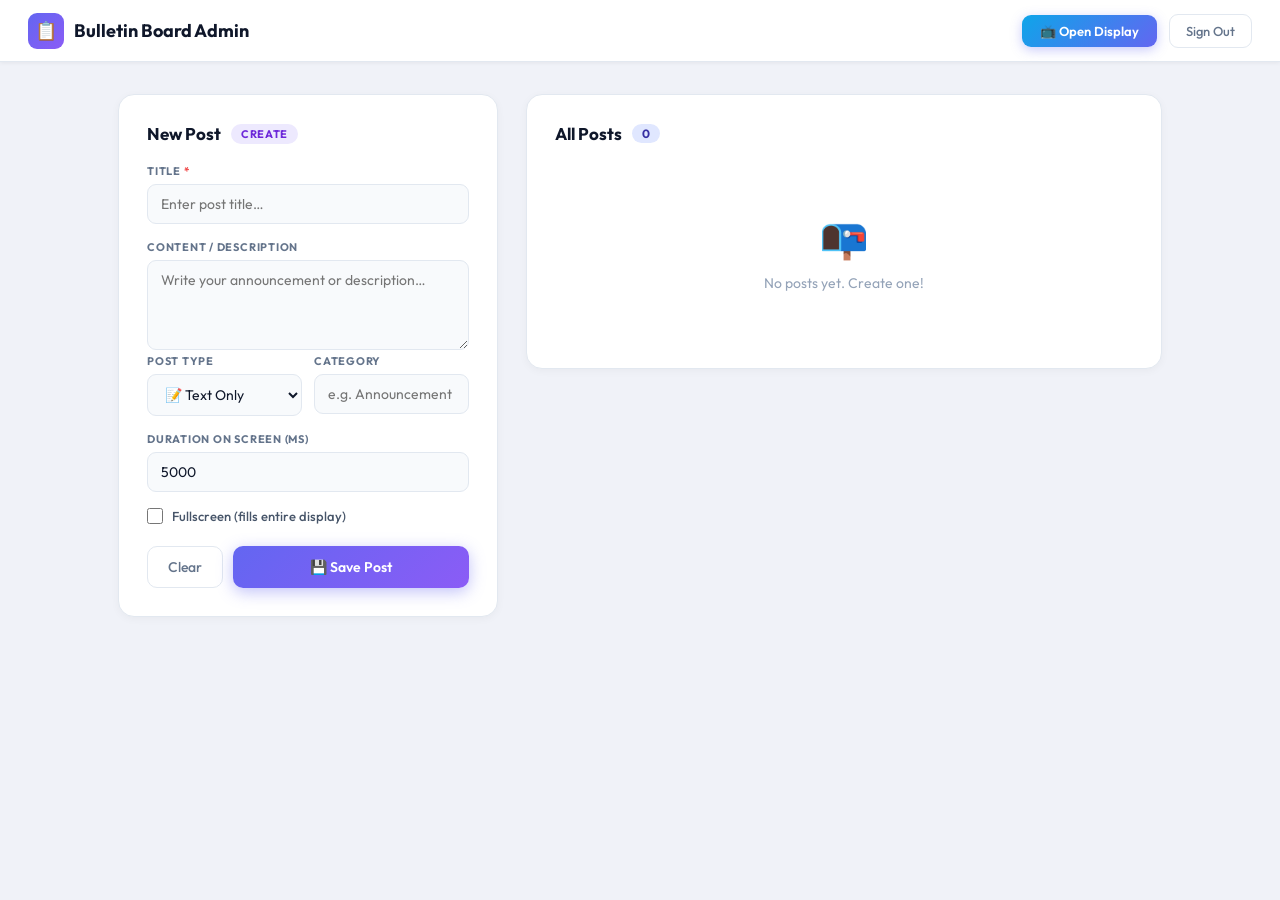
==== admin/index.html @ af8ae6ad "Update print statement from 'Hello' to 'Goodbye'" ====
<!DOCTYPE html>
<html lang="en">
<head>
  <meta charset="UTF-8">
  <meta name="viewport" content="width=device-width, initial-scale=1.0">
  <title>Bulletin Board Admin</title>
  <link href="https://fonts.googleapis.com/css2?family=Outfit:wght@300;400;500;600;700&display=swap" rel="stylesheet">
  <style>
    *, *::before, *::after { box-sizing: border-box; margin: 0; padding: 0; }
    html, body { width: 100%; min-height: 100%; font-family: 'Outfit', sans-serif; background: #f0f2f8; color: #0f172a; }

    /* ── TOPBAR ── */
    #topbar {
      position: sticky; top: 0; z-index: 50;
      display: flex; align-items: center;
      padding: 0 28px; height: 62px;
      background: #fff;
      border-bottom: 1px solid #e2e8f0;
      box-shadow: 0 1px 4px rgba(0,0,0,0.06);
    }
    .tb-brand {
      display: flex; align-items: center; gap: 10px;
      font-size: 18px; font-weight: 700; color: #0f172a;
    }
    .tb-brand-icon {
      width: 36px; height: 36px; border-radius: 9px;
      background: linear-gradient(135deg, #6366f1, #8b5cf6);
      display: flex; align-items: center; justify-content: center;
      font-size: 18px;
    }
    .tb-right {
      margin-left: auto;
      display: flex; align-items: center; gap: 12px;
    }
    .tb-email {
      font-size: 13px; color: #64748b;
    }

    /* Display button in topbar */
    .btn-display-top {
      display: inline-flex; align-items: center; gap: 7px;
      padding: 8px 18px; border-radius: 9px;
      background: linear-gradient(135deg, #0ea5e9, #6366f1);
      color: #fff; font-family: 'Outfit', sans-serif;
      font-size: 13px; font-weight: 600;
      border: none; cursor: pointer; text-decoration: none;
      transition: opacity 0.18s, transform 0.18s;
      box-shadow: 0 3px 12px rgba(99,102,241,0.35);
    }
    .btn-display-top:hover  { opacity: 0.88; transform: translateY(-1px); }
    .btn-display-top:active { transform: scale(0.97); }

    .btn-signout {
      padding: 8px 16px; border-radius: 9px;
      background: #fff; border: 1px solid #e2e8f0;
      color: #64748b; font-family: 'Outfit', sans-serif;
      font-size: 13px; font-weight: 500; cursor: pointer;
      transition: background 0.18s, color 0.18s;
    }
    .btn-signout:hover { background: #fee2e2; color: #dc2626; border-color: #fca5a5; }

    /* ── LAYOUT ── */
    #main {
      max-width: 1100px; margin: 0 auto;
      padding: 32px 28px;
      display: grid;
      grid-template-columns: 380px 1fr;
      gap: 28px;
      align-items: start;
    }

    /* ── CARD ── */
    .card {
      background: #fff; border-radius: 16px;
      border: 1px solid #e2e8f0;
      padding: 28px;
      box-shadow: 0 2px 8px rgba(0,0,0,0.04);
    }

    /* ── FORM ── */
    .card-title {
      font-size: 17px; font-weight: 700; color: #0f172a;
      margin-bottom: 20px;
      display: flex; align-items: center; gap: 10px;
    }
    .badge-create {
      font-size: 11px; font-weight: 700; letter-spacing: 0.06em;
      text-transform: uppercase; padding: 3px 10px; border-radius: 99px;
      background: #ede9fe; color: #6d28d9;
    }

    label.field-label {
      display: block; font-size: 11px; font-weight: 700;
      letter-spacing: 0.07em; text-transform: uppercase;
      color: #64748b; margin-bottom: 6px; margin-top: 16px;
    }
    label.field-label:first-of-type { margin-top: 0; }
    label.required::after { content: ' *'; color: #ef4444; }

    input[type=text], input[type=number], input[type=url],
    textarea, select {
      width: 100%; padding: 10px 13px;
      border: 1px solid #e2e8f0; border-radius: 9px;
      font-family: 'Outfit', sans-serif; font-size: 14px;
      color: #0f172a; background: #f8fafc;
      outline: none; transition: border-color 0.18s, background 0.18s;
      resize: vertical;
    }
    input:focus, textarea:focus, select:focus {
      border-color: #6366f1; background: #fff;
    }
    textarea { min-height: 90px; }

    .row-2 { display: grid; grid-template-columns: 1fr 1fr; gap: 12px; }

    .checkbox-row {
      display: flex; align-items: center; gap: 9px;
      margin-top: 16px; cursor: pointer; user-select: none;
    }
    .checkbox-row input[type=checkbox] {
      width: 16px; height: 16px; cursor: pointer;
      accent-color: #6366f1;
    }
    .checkbox-label { font-size: 13px; color: #475569; font-weight: 500; }

    /* Image upload area */
    #drop-zone {
      margin-top: 10px;
      border: 2px dashed #cbd5e1; border-radius: 11px;
      padding: 22px; text-align: center;
      cursor: pointer; transition: border-color 0.2s, background 0.2s;
      background: #f8fafc;
    }
    #drop-zone:hover, #drop-zone.drag { border-color: #6366f1; background: #eef2ff; }
    #drop-zone .dz-icon { font-size: 28px; margin-bottom: 6px; }
    #drop-zone .dz-text { font-size: 13px; color: #64748b; }
    #drop-zone .dz-sub  { font-size: 11px; color: #94a3b8; margin-top: 3px; }
    #file-input { display: none; }
    #preview-wrap { margin-top: 10px; display: none; }
    #preview-img  { max-width: 100%; border-radius: 8px; max-height: 140px; object-fit: contain; }
    #preview-name { font-size: 12px; color: #64748b; margin-top: 5px; }
    #upload-progress {
      margin-top: 8px; height: 5px;
      background: #e2e8f0; border-radius: 99px; overflow: hidden; display: none;
    }
    #upload-bar {
      height: 100%; background: linear-gradient(90deg, #6366f1, #8b5cf6);
      width: 0%; transition: width 0.3s ease; border-radius: 99px;
    }

    /* Form actions */
    .form-actions {
      display: flex; gap: 10px; margin-top: 22px;
    }
    .btn-clear {
      padding: 11px 20px; border-radius: 10px;
      background: #fff; border: 1px solid #e2e8f0;
      color: #64748b; font-family: 'Outfit', sans-serif;
      font-size: 14px; font-weight: 500; cursor: pointer;
      transition: background 0.18s;
    }
    .btn-clear:hover { background: #f1f5f9; }
    .btn-save {
      flex: 1; padding: 11px 20px; border-radius: 10px;
      background: linear-gradient(135deg, #6366f1, #8b5cf6);
      border: none; color: #fff;
      font-family: 'Outfit', sans-serif; font-size: 14px; font-weight: 600;
      cursor: pointer; transition: opacity 0.18s, transform 0.18s;
      box-shadow: 0 4px 16px rgba(99,102,241,0.4);
      display: flex; align-items: center; justify-content: center; gap: 7px;
    }
    .btn-save:hover  { opacity: 0.9; transform: translateY(-1px); }
    .btn-save:active { transform: scale(0.98); }
    .btn-save:disabled { opacity: 0.5; cursor: not-allowed; transform: none; }

    /* ── POSTS LIST ── */
    .posts-header {
      display: flex; align-items: center; gap: 10px; margin-bottom: 20px;
    }
    .posts-title { font-size: 17px; font-weight: 700; color: #0f172a; }
    .posts-count {
      font-size: 12px; font-weight: 700; padding: 2px 10px;
      border-radius: 99px; background: #e0e7ff; color: #3730a3;
    }

    .post-item {
      display: flex; align-items: center; gap: 14px;
      padding: 14px 16px; border-radius: 12px;
      border: 1px solid #e2e8f0; background: #fafafa;
      margin-bottom: 10px; transition: box-shadow 0.18s;
    }
    .post-item:hover { box-shadow: 0 3px 12px rgba(0,0,0,0.07); background: #fff; }

    .post-thumb {
      width: 64px; height: 48px; border-radius: 8px;
      object-fit: cover; background: #e2e8f0; flex-shrink: 0;
      display: flex; align-items: center; justify-content: center;
      font-size: 22px; overflow: hidden;
    }
    .post-thumb img { width: 100%; height: 100%; object-fit: cover; }

    .post-info { flex: 1; min-width: 0; }
    .post-meta {
      display: flex; align-items: center; gap: 7px; margin-bottom: 4px;
    }
    .post-type-badge {
      font-size: 10px; font-weight: 700; padding: 2px 8px;
      border-radius: 99px; text-transform: uppercase; letter-spacing: 0.05em;
    }
    .type-text  { background: #dbeafe; color: #1e40af; }
    .type-image { background: #dcfce7; color: #166534; }
    .type-video { background: #fce7f3; color: #9d174d; }

    .post-cat  { font-size: 11px; color: #94a3b8; font-weight: 500; }
    .post-name { font-size: 14px; font-weight: 600; color: #0f172a; white-space: nowrap; overflow: hidden; text-overflow: ellipsis; }
    .post-dur  { font-size: 11px; color: #94a3b8; margin-top: 2px; }

    .post-actions { display: flex; gap: 7px; flex-shrink: 0; }
    .btn-edit {
      padding: 6px 14px; border-radius: 7px; font-size: 12px; font-weight: 600;
      border: 1px solid #c7d2fe; background: #eef2ff; color: #4f46e5;
      cursor: pointer; transition: background 0.18s;
    }
    .btn-edit:hover { background: #e0e7ff; }
    .btn-delete {
      padding: 6px 14px; border-radius: 7px; font-size: 12px; font-weight: 600;
      border: 1px solid #fecaca; background: #fff1f2; color: #dc2626;
      cursor: pointer; transition: background 0.18s;
    }
    .btn-delete:hover { background: #fee2e2; }

    .empty-state {
      text-align: center; padding: 48px 24px; color: #94a3b8;
    }
    .empty-state .es-icon { font-size: 40px; margin-bottom: 12px; }
    .empty-state .es-text { font-size: 14px; }

    /* Toast */
    #toast {
      position: fixed; bottom: 28px; left: 50%; transform: translateX(-50%) translateY(80px);
      background: #0f172a; color: #fff; padding: 12px 24px; border-radius: 99px;
      font-size: 13px; font-weight: 500; z-index: 999;
      transition: transform 0.3s ease, opacity 0.3s ease;
      opacity: 0; pointer-events: none;
      display: flex; align-items: center; gap: 8px;
    }
    #toast.show { transform: translateX(-50%) translateY(0); opacity: 1; }
    #toast.success { background: #166534; }
    #toast.error   { background: #991b1b; }
  </style>
</head>
<body>

<!-- TOP BAR -->
<div id="topbar">
  <div class="tb-brand">
    <div class="tb-brand-icon">📋</div>
    Bulletin Board Admin
  </div>
  <div class="tb-right">
    <span class="tb-email" id="user-email"></span>
    <!-- DISPLAY BUTTON -->
    <a class="btn-display-top" href="/digitalbulletiinboard/display/index.html" target="_blank">
      📺 Open Display
    </a>
    <button class="btn-signout" id="signout-btn">Sign Out</button>
  </div>
</div>

<!-- MAIN CONTENT -->
<div id="main">

  <!-- LEFT: New Post Form -->
  <div class="card">
    <div class="card-title">
      New Post <span class="badge-create" id="form-mode-badge">Create</span>
    </div>

    <label class="field-label required">Title</label>
    <input type="text" id="f-title" placeholder="Enter post title…">

    <label class="field-label">Content / Description</label>
    <textarea id="f-content" placeholder="Write your announcement or description…"></textarea>

    <div class="row-2">
      <div>
        <label class="field-label">Post Type</label>
        <select id="f-type" onchange="onTypeChange()">
          <option value="text">📝 Text Only</option>
          <option value="image">🖼 Image</option>
          <option value="video">🎬 Video</option>
        </select>
      </div>
      <div>
        <label class="field-label">Category</label>
        <input type="text" id="f-cat" placeholder="e.g. Announcement">
      </div>
    </div>

    <label class="field-label">Duration on Screen (ms)</label>
    <input type="number" id="f-dur" value="5000" min="500" step="500">

    <!-- Image upload (shown for image type) -->
    <div id="img-section" style="display:none;">
      <label class="field-label">Image</label>
      <div id="drop-zone" onclick="document.getElementById('file-input').click()"
           ondragover="event.preventDefault();this.classList.add('drag')"
           ondragleave="this.classList.remove('drag')"
           ondrop="handleDrop(event)">
        <div class="dz-icon">🖼</div>
        <div class="dz-text">Click to upload or drag & drop</div>
        <div class="dz-sub">PNG, JPG, GIF up to 10MB</div>
      </div>
      <input type="file" id="file-input" accept="image/*" onchange="handleFile(this.files[0])">
      <div id="upload-progress"><div id="upload-bar"></div></div>
      <div id="preview-wrap">
        <img id="preview-img" src="" alt="Preview">
        <div id="preview-name"></div>
      </div>
      <label class="field-label" style="margin-top:14px;">Or paste image URL</label>
      <input type="url" id="f-imgurl" placeholder="https://…" oninput="onUrlInput()">
    </div>

    <!-- Video URL (shown for video type) -->
    <div id="vid-section" style="display:none;">
      <label class="field-label">Video URL (MP4)</label>
      <input type="url" id="f-vidurl" placeholder="https://…/video.mp4">
    </div>

    <label class="checkbox-row">
      <input type="checkbox" id="f-fs">
      <span class="checkbox-label">Fullscreen (fills entire display)</span>
    </label>

    <div class="form-actions">
      <button class="btn-clear" onclick="clearForm()">Clear</button>
      <button class="btn-save" id="save-btn" onclick="savePost()">
        💾 Save Post
      </button>
    </div>
  </div>

  <!-- RIGHT: All Posts -->
  <div class="card">
    <div class="posts-header">
      <span class="posts-title">All Posts</span>
      <span class="posts-count" id="posts-count">0</span>
    </div>
    <div id="posts-list">
      <div class="empty-state">
        <div class="es-icon">📭</div>
        <div class="es-text">No posts yet. Create one!</div>
      </div>
    </div>
  </div>

</div>

<div id="toast"></div>

<script type="module">
import { initializeApp }         from "https://www.gstatic.com/firebasejs/10.12.0/firebase-app.js";
import { getAuth, onAuthStateChanged, signOut }
                                  from "https://www.gstatic.com/firebasejs/10.12.0/firebase-auth.js";
import { getDatabase, ref, push, set, remove, onValue, update }
                                  from "https://www.gstatic.com/firebasejs/10.12.0/firebase-database.js";
import { getStorage, ref as sref, uploadBytesResumable, getDownloadURL }
                                  from "https://www.gstatic.com/firebasejs/10.12.0/firebase-storage.js";

const firebaseConfig = {
  apiKey:            "AIzaSyBOm8OKOhHd_PCf8FeRkkscffne81MAaFc",
  authDomain:        "digitalbulletinboard-54f06.firebaseapp.com",
  databaseURL:       "https://digitalbulletinboard-54f06-default-rtdb.asia-southeast1.firebasedatabase.app",
  projectId:         "digitalbulletinboard-54f06",
  storageBucket:     "digitalbulletinboard-54f06.firebasestorage.app",
  messagingSenderId: "987342604782",
  appId:             "1:987342604782:web:90f8a7e895e8f8a2b026ff"
};

const fbApp   = initializeApp(firebaseConfig);
const auth    = getAuth(fbApp);
const db      = getDatabase(fbApp);
const storage = getStorage(fbApp);

// ── Auth guard ──
onAuthStateChanged(auth, user => {
  if (!user) { window.location.href = 'index.html'; return; }
  document.getElementById('user-email').textContent = user.email;
});

document.getElementById('signout-btn').onclick = async () => {
  await signOut(auth);
  window.location.href = 'index.html';
};

// ── Posts listener ──
let allPosts = {};
onValue(ref(db,'posts'), snap => {
  allPosts = snap.exists() ? snap.val() : {};
  renderPosts();
});

function renderPosts() {
  const list = document.getElementById('posts-list');
  const keys = Object.keys(allPosts);
  document.getElementById('posts-count').textContent = keys.length;

  if (!keys.length) {
    list.innerHTML = `<div class="empty-state"><div class="es-icon">📭</div><div class="es-text">No posts yet. Create one!</div></div>`;
    return;
  }

  list.innerHTML = keys.map(k => {
    const p = allPosts[k];
    const typeClass = { text:'type-text', image:'type-image', video:'type-video' }[p.type] || 'type-text';
    const thumb = p.type === 'image' && (p.imageUrl || p.url)
      ? `<img src="${esc(p.imageUrl||p.url)}" onerror="this.style.display='none'">`
      : (p.type === 'video' ? '🎬' : '📝');

    return `<div class="post-item">
      <div class="post-thumb">${typeof thumb === 'string' && thumb.startsWith('<') ? thumb : `<span>${thumb}</span>`}</div>
      <div class="post-info">
        <div class="post-meta">
          <span class="post-type-badge ${typeClass}">${p.type || 'text'}</span>
          ${p.category ? `<span class="post-cat">${esc(p.category)}</span>` : ''}
        </div>
        <div class="post-name">${esc(p.title || '(no title)')}</div>
        <div class="post-dur">${p.duration||5000}ms · ${p.fullscreen ? 'Fullscreen' : 'Windowed'}</div>
      </div>
      <div class="post-actions">
        <button class="btn-edit" onclick="editPost('${k}')">✏ Edit</button>
        <button class="btn-delete" onclick="deletePost('${k}')">🗑 Delete</button>
      </div>
    </div>`;
  }).join('');
}

function esc(s) {
  const d = document.createElement('div');
  d.textContent = String(s||'');
  return d.innerHTML;
}

// ── Form helpers ──
window.onTypeChange = function() {
  const t = document.getElementById('f-type').value;
  document.getElementById('img-section').style.display = t === 'image' ? 'block' : 'none';
  document.getElementById('vid-section').style.display = t === 'video' ? 'block' : 'none';
};

window.clearForm = function() {
  editKey = null;
  document.getElementById('form-mode-badge').textContent = 'Create';
  document.getElementById('f-title').value = '';
  document.getElementById('f-content').value = '';
  document.getElementById('f-type').value = 'text';
  document.getElementById('f-cat').value = '';
  document.getElementById('f-dur').value = '5000';
  document.getElementById('f-fs').checked = false;
  document.getElementById('f-imgurl').value = '';
  document.getElementById('f-vidurl').value = '';
  document.getElementById('preview-wrap').style.display = 'none';
  document.getElementById('upload-progress').style.display = 'none';
  uploadedUrl = null;
  onTypeChange();
};

let editKey = null;
window.editPost = function(k) {
  const p = allPosts[k];
  if (!p) return;
  editKey = k;
  document.getElementById('form-mode-badge').textContent = 'Edit';
  document.getElementById('f-title').value   = p.title || '';
  document.getElementById('f-content').value = p.content || '';
  document.getElementById('f-type').value    = p.type || 'text';
  document.getElementById('f-cat').value     = p.category || '';
  document.getElementById('f-dur').value     = p.duration || 5000;
  document.getElementById('f-fs').checked    = !!p.fullscreen;
  document.getElementById('f-imgurl').value  = p.imageUrl || p.url || '';
  document.getElementById('f-vidurl').value  = p.url || '';
  onTypeChange();
  if ((p.imageUrl || p.url) && p.type === 'image') {
    document.getElementById('preview-img').src = p.imageUrl || p.url;
    document.getElementById('preview-wrap').style.display = 'block';
  }
  window.scrollTo({ top: 0, behavior: 'smooth' });
};

window.deletePost = async function(k) {
  if (!confirm('Delete this post?')) return;
  await remove(ref(db, 'posts/' + k));
  showToast('Post deleted', 'success');
};

// ── File upload ──
let uploadedUrl = null;
window.handleFile = function(file) {
  if (!file) return;
  uploadedUrl = null;
  document.getElementById('preview-name').textContent = file.name;
  const reader = new FileReader();
  reader.onload = e => {
    document.getElementById('preview-img').src = e.target.result;
    document.getElementById('preview-wrap').style.display = 'block';
  };
  reader.readAsDataURL(file);

  const prog = document.getElementById('upload-progress');
  const bar  = document.getElementById('upload-bar');
  prog.style.display = 'block'; bar.style.width = '0%';

  const storageRef = sref(storage, `images/${Date.now()}_${file.name}`);
  const task = uploadBytesResumable(storageRef, file);
  task.on('state_changed',
    snap => { bar.style.width = (snap.bytesTransferred / snap.totalBytes * 100) + '%'; },
    err  => { showToast('Upload failed: ' + err.message, 'error'); prog.style.display = 'none'; },
    async () => {
      uploadedUrl = await getDownloadURL(task.snapshot.ref);
      document.getElementById('f-imgurl').value = uploadedUrl;
      prog.style.display = 'none';
      showToast('Image uploaded!', 'success');
    }
  );
};

window.handleDrop = function(e) {
  e.preventDefault();
  document.getElementById('drop-zone').classList.remove('drag');
  const file = e.dataTransfer.files[0];
  if (file && file.type.startsWith('image/')) handleFile(file);
};

window.onUrlInput = function() { uploadedUrl = null; };

// ── Save ──
window.savePost = async function() {
  const title = document.getElementById('f-title').value.trim();
  if (!title) { showToast('Title is required', 'error'); return; }

  const type = document.getElementById('f-type').value;
  const imgUrl = uploadedUrl || document.getElementById('f-imgurl').value.trim();
  const vidUrl = document.getElementById('f-vidurl').value.trim();

  if (type === 'image' && !imgUrl) { showToast('Please upload or paste an image URL', 'error'); return; }
  if (type === 'video' && !vidUrl) { showToast('Please enter a video URL', 'error'); return; }

  const btn = document.getElementById('save-btn');
  btn.disabled = true; btn.textContent = 'Saving…';

  const data = {
    title,
    content:    document.getElementById('f-content').value.trim(),
    type,
    category:   document.getElementById('f-cat').value.trim(),
    duration:   Number(document.getElementById('f-dur').value) || 5000,
    fullscreen: document.getElementById('f-fs').checked,
  };
  if (type === 'image') data.imageUrl = imgUrl;
  if (type === 'video') data.url = vidUrl;

  try {
    if (editKey) {
      await update(ref(db, 'posts/' + editKey), data);
      showToast('Post updated!', 'success');
    } else {
      await push(ref(db, 'posts'), data);
      showToast('Post saved!', 'success');
    }
    clearForm();
  } catch(e) {
    showToast('Error: ' + e.message, 'error');
  }

  btn.disabled = false;
  btn.innerHTML = '💾 Save Post';
};

// ── Toast ──
function showToast(msg, type='') {
  const t = document.getElementById('toast');
  t.textContent = msg;
  t.className = 'show ' + type;
  setTimeout(() => { t.className = ''; }, 3000);
}
</script>
</body>
</html>
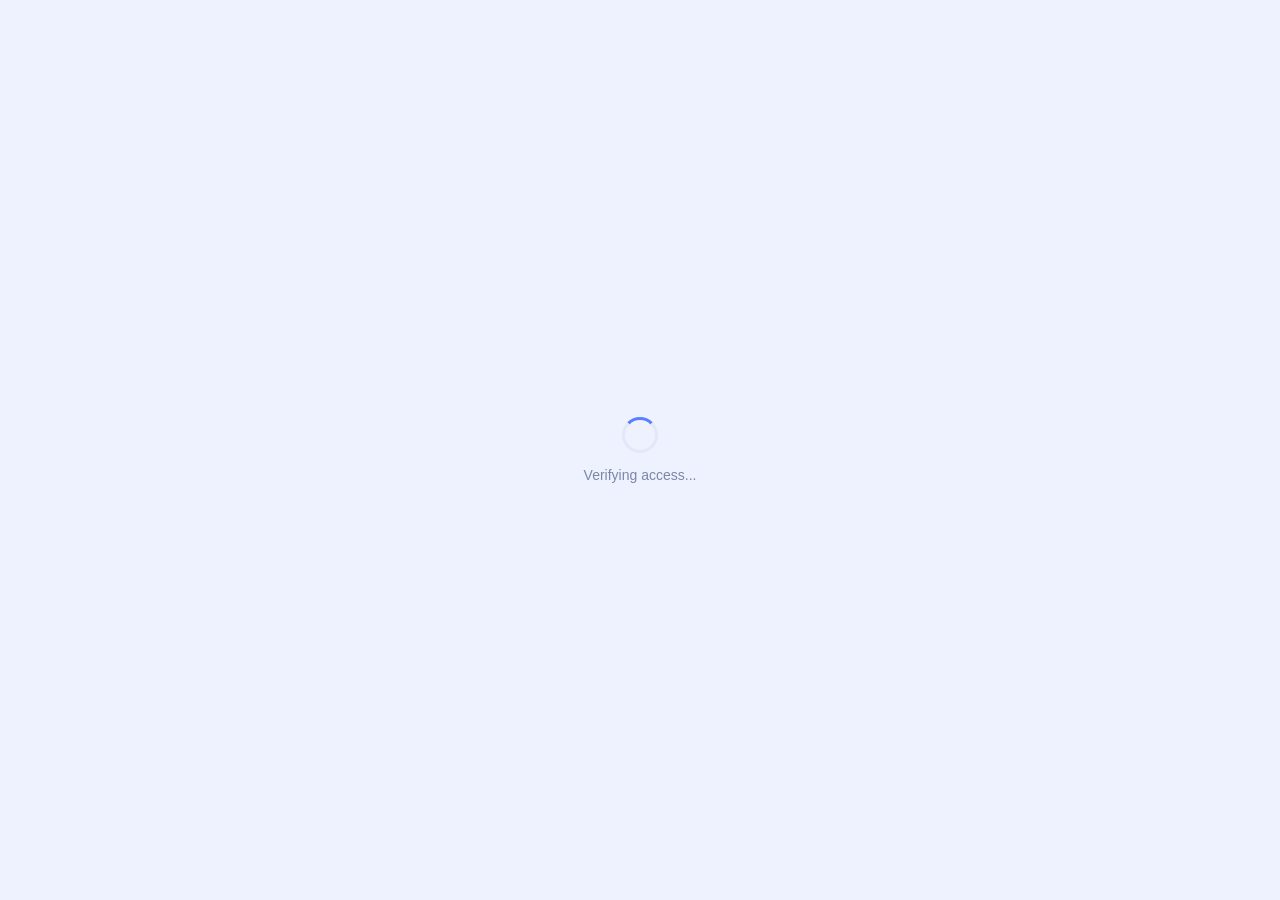
==== commit 285c37e5: "Update print statement from 'Hello' to 'Goodbye'" ====
--- a/admin/index.html
+++ b/admin/index.html
@@ -3,255 +3,321 @@
 <head>
   <meta charset="UTF-8">
   <meta name="viewport" content="width=device-width, initial-scale=1.0">
-  <title>Bulletin Board Admin</title>
-  <link href="https://fonts.googleapis.com/css2?family=Outfit:wght@300;400;500;600;700&display=swap" rel="stylesheet">
+  <title>Admin Panel — Bulletin Board</title>
+  <link href="https://fonts.googleapis.com/css2?family=DM+Sans:wght@300;400;500;600;700&family=Playfair+Display:wght@600;700&display=swap" rel="stylesheet">
   <style>
-    *, *::before, *::after { box-sizing: border-box; margin: 0; padding: 0; }
-    html, body { width: 100%; min-height: 100%; font-family: 'Outfit', sans-serif; background: #f0f2f8; color: #0f172a; }
-
-    /* ── TOPBAR ── */
-    #topbar {
-      position: sticky; top: 0; z-index: 50;
-      display: flex; align-items: center;
-      padding: 0 28px; height: 62px;
-      background: #fff;
-      border-bottom: 1px solid #e2e8f0;
-      box-shadow: 0 1px 4px rgba(0,0,0,0.06);
-    }
-    .tb-brand {
-      display: flex; align-items: center; gap: 10px;
-      font-size: 18px; font-weight: 700; color: #0f172a;
-    }
-    .tb-brand-icon {
-      width: 36px; height: 36px; border-radius: 9px;
-      background: linear-gradient(135deg, #6366f1, #8b5cf6);
-      display: flex; align-items: center; justify-content: center;
-      font-size: 18px;
-    }
-    .tb-right {
-      margin-left: auto;
-      display: flex; align-items: center; gap: 12px;
-    }
-    .tb-email {
-      font-size: 13px; color: #64748b;
-    }
-
-    /* Display button in topbar */
-    .btn-display-top {
-      display: inline-flex; align-items: center; gap: 7px;
-      padding: 8px 18px; border-radius: 9px;
-      background: linear-gradient(135deg, #0ea5e9, #6366f1);
-      color: #fff; font-family: 'Outfit', sans-serif;
-      font-size: 13px; font-weight: 600;
-      border: none; cursor: pointer; text-decoration: none;
-      transition: opacity 0.18s, transform 0.18s;
-      box-shadow: 0 3px 12px rgba(99,102,241,0.35);
-    }
-    .btn-display-top:hover  { opacity: 0.88; transform: translateY(-1px); }
-    .btn-display-top:active { transform: scale(0.97); }
-
-    .btn-signout {
-      padding: 8px 16px; border-radius: 9px;
-      background: #fff; border: 1px solid #e2e8f0;
-      color: #64748b; font-family: 'Outfit', sans-serif;
-      font-size: 13px; font-weight: 500; cursor: pointer;
-      transition: background 0.18s, color 0.18s;
-    }
-    .btn-signout:hover { background: #fee2e2; color: #dc2626; border-color: #fca5a5; }
-
-    /* ── LAYOUT ── */
-    #main {
-      max-width: 1100px; margin: 0 auto;
-      padding: 32px 28px;
-      display: grid;
-      grid-template-columns: 380px 1fr;
-      gap: 28px;
-      align-items: start;
-    }
-
-    /* ── CARD ── */
-    .card {
-      background: #fff; border-radius: 16px;
-      border: 1px solid #e2e8f0;
-      padding: 28px;
-      box-shadow: 0 2px 8px rgba(0,0,0,0.04);
-    }
-
-    /* ── FORM ── */
+    *, *::before, *::after { box-sizing:border-box; margin:0; padding:0; }
+    :root {
+      --bg:#eef2ff; --surface:#fff; --s2:#f7f9ff;
+      --primary:#5b7fff; --pl:#dce5ff; --pd:#3a5ce4;
+      --text:#1e2a4a; --muted:#7a87a8; --border:#e2e8f8;
+      --ok:#22c55e; --ok-bg:#dcfce7;
+      --err:#ef4444; --err-bg:#fee2e2;
+      --warn:#f59e0b; --warn-bg:#fef3c7;
+      --r:12px;
+    }
+    body { font-family:'DM Sans',sans-serif; background:var(--bg); color:var(--text); min-height:100vh; }
+
+    /* ── NAVBAR ── */
+    .nav {
+      position:sticky; top:0; z-index:100;
+      background:var(--surface); border-bottom:1px solid var(--border);
+      height:62px; display:flex; align-items:center; justify-content:space-between;
+      padding:0 30px; box-shadow:0 1px 12px rgba(91,127,255,.09);
+    }
+    .nav-brand { display:flex; align-items:center; gap:11px; }
+    .nav-icon {
+      font-size:20px; background:var(--pl);
+      width:38px; height:38px; display:inline-flex;
+      align-items:center; justify-content:center; border-radius:11px;
+    }
+    .nav-title { font-family:'Playfair Display',serif; font-size:18px; color:var(--text); }
+    .nav-right { display:flex; align-items:center; gap:14px; }
+    .nav-email { font-size:12px; color:var(--muted); max-width:200px; overflow:hidden; text-overflow:ellipsis; white-space:nowrap; }
+
+    /* Bell */
+    .bell-wrap { position:relative; }
+    .bell-btn {
+      background:var(--pl); border:none; border-radius:11px;
+      width:40px; height:40px; font-size:18px; cursor:pointer;
+      display:flex; align-items:center; justify-content:center; transition:.18s;
+    }
+    .bell-btn:hover { background:#c7d4ff; }
+    .notif-badge {
+      display:none; position:absolute; top:2px; right:2px;
+      background:var(--err); color:#fff; border-radius:99px;
+      font-size:9px; font-weight:800; min-width:16px; height:16px;
+      align-items:center; justify-content:center; padding:0 4px; line-height:1;
+    }
+
+    .btn-logout {
+      padding:8px 16px; background:transparent; color:var(--muted);
+      border:1.5px solid var(--border); border-radius:9px;
+      font-family:'DM Sans',sans-serif; font-size:12px; font-weight:500;
+      cursor:pointer; transition:.18s;
+    }
+    .btn-logout:hover { border-color:var(--err); color:var(--err); }
+
+    /* ── NOTIFICATION DRAWER ── */
+    .notif-drawer {
+      position:fixed; top:62px; right:-380px; width:360px;
+      height:calc(100vh - 62px); background:var(--surface);
+      border-left:1px solid var(--border);
+      box-shadow:-8px 0 32px rgba(0,0,0,.08);
+      z-index:300; overflow-y:auto; transition:right .28s ease;
+    }
+    .notif-drawer.open { right:0; }
+    .overlay { display:none; position:fixed; inset:0; background:rgba(0,0,0,.20); z-index:200; }
+    .overlay.open { display:block; }
+    .drawer-head {
+      position:sticky; top:0; background:var(--surface);
+      padding:20px 20px 16px; border-bottom:1px solid var(--border);
+      display:flex; align-items:center; justify-content:space-between;
+    }
+    .drawer-head h3 { font-size:15px; font-weight:700; display:flex; align-items:center; gap:7px; }
+    .close-drawer {
+      background:none; border:none; font-size:17px; color:var(--muted);
+      cursor:pointer; width:30px; height:30px; border-radius:7px;
+      display:flex; align-items:center; justify-content:center; transition:.18s;
+    }
+    .close-drawer:hover { background:var(--bg); color:var(--text); }
+
+    .req-card { padding:16px 20px; border-bottom:1px solid var(--border); animation:fi .25s ease; }
+    .req-name  { font-weight:700; font-size:14px; color:var(--text); margin-bottom:2px; }
+    .req-email { font-size:12px; color:var(--muted); margin-bottom:8px; }
+    .req-reason {
+      font-size:12px; color:var(--text);
+      background:var(--s2); padding:8px 12px; border-radius:9px;
+      border-left:3px solid var(--primary); margin-bottom:12px; line-height:1.5;
+    }
+    .req-actions { display:flex; gap:8px; }
+    .btn-approve {
+      flex:1; padding:8px; background:var(--ok-bg); color:var(--ok);
+      border:1.5px solid #86efac; border-radius:8px;
+      font-family:'DM Sans',sans-serif; font-size:12px; font-weight:700;
+      cursor:pointer; transition:.18s;
+    }
+    .btn-approve:hover { background:var(--ok); color:#fff; border-color:var(--ok); }
+    .btn-reject {
+      flex:1; padding:8px; background:var(--err-bg); color:var(--err);
+      border:1.5px solid #fca5a5; border-radius:8px;
+      font-family:'DM Sans',sans-serif; font-size:12px; font-weight:700;
+      cursor:pointer; transition:.18s;
+    }
+    .btn-reject:hover { background:var(--err); color:#fff; border-color:var(--err); }
+    .empty-drawer { text-align:center; padding:48px 20px; color:var(--muted); font-size:14px; }
+
+    /* ── MAIN LAYOUT ── */
+    .layout {
+      display:grid; grid-template-columns:420px 1fr;
+      gap:24px; padding:26px 30px;
+      max-width:1240px; margin:0 auto;
+    }
+    @media(max-width:900px){ .layout{grid-template-columns:1fr;} }
+
+    /* ── FORM CARD ── */
+    .form-card {
+      background:var(--surface); border-radius:20px; padding:26px;
+      border:1px solid var(--border); box-shadow:0 2px 18px rgba(91,127,255,.08);
+      height:fit-content; position:sticky; top:78px;
+    }
     .card-title {
-      font-size: 17px; font-weight: 700; color: #0f172a;
-      margin-bottom: 20px;
-      display: flex; align-items: center; gap: 10px;
-    }
-    .badge-create {
-      font-size: 11px; font-weight: 700; letter-spacing: 0.06em;
-      text-transform: uppercase; padding: 3px 10px; border-radius: 99px;
-      background: #ede9fe; color: #6d28d9;
-    }
-
-    label.field-label {
-      display: block; font-size: 11px; font-weight: 700;
-      letter-spacing: 0.07em; text-transform: uppercase;
-      color: #64748b; margin-bottom: 6px; margin-top: 16px;
-    }
-    label.field-label:first-of-type { margin-top: 0; }
-    label.required::after { content: ' *'; color: #ef4444; }
-
-    input[type=text], input[type=number], input[type=url],
-    textarea, select {
-      width: 100%; padding: 10px 13px;
-      border: 1px solid #e2e8f0; border-radius: 9px;
-      font-family: 'Outfit', sans-serif; font-size: 14px;
-      color: #0f172a; background: #f8fafc;
-      outline: none; transition: border-color 0.18s, background 0.18s;
-      resize: vertical;
-    }
-    input:focus, textarea:focus, select:focus {
-      border-color: #6366f1; background: #fff;
-    }
-    textarea { min-height: 90px; }
-
-    .row-2 { display: grid; grid-template-columns: 1fr 1fr; gap: 12px; }
-
-    .checkbox-row {
-      display: flex; align-items: center; gap: 9px;
-      margin-top: 16px; cursor: pointer; user-select: none;
-    }
-    .checkbox-row input[type=checkbox] {
-      width: 16px; height: 16px; cursor: pointer;
-      accent-color: #6366f1;
-    }
-    .checkbox-label { font-size: 13px; color: #475569; font-weight: 500; }
-
-    /* Image upload area */
-    #drop-zone {
-      margin-top: 10px;
-      border: 2px dashed #cbd5e1; border-radius: 11px;
-      padding: 22px; text-align: center;
-      cursor: pointer; transition: border-color 0.2s, background 0.2s;
-      background: #f8fafc;
-    }
-    #drop-zone:hover, #drop-zone.drag { border-color: #6366f1; background: #eef2ff; }
-    #drop-zone .dz-icon { font-size: 28px; margin-bottom: 6px; }
-    #drop-zone .dz-text { font-size: 13px; color: #64748b; }
-    #drop-zone .dz-sub  { font-size: 11px; color: #94a3b8; margin-top: 3px; }
-    #file-input { display: none; }
-    #preview-wrap { margin-top: 10px; display: none; }
-    #preview-img  { max-width: 100%; border-radius: 8px; max-height: 140px; object-fit: contain; }
-    #preview-name { font-size: 12px; color: #64748b; margin-top: 5px; }
-    #upload-progress {
-      margin-top: 8px; height: 5px;
-      background: #e2e8f0; border-radius: 99px; overflow: hidden; display: none;
-    }
-    #upload-bar {
-      height: 100%; background: linear-gradient(90deg, #6366f1, #8b5cf6);
-      width: 0%; transition: width 0.3s ease; border-radius: 99px;
-    }
-
-    /* Form actions */
-    .form-actions {
-      display: flex; gap: 10px; margin-top: 22px;
-    }
+      font-family:'Playfair Display',serif; font-size:19px;
+      margin-bottom:20px; display:flex; align-items:center; gap:9px;
+    }
+    .chip {
+      font-family:'DM Sans',sans-serif; font-size:11px; font-weight:700;
+      padding:3px 11px; border-radius:99px;
+      background:var(--pl); color:var(--primary);
+    }
+    .chip.edit { background:var(--warn-bg); color:var(--warn); }
+
+    .fg { display:grid; grid-template-columns:1fr 1fr; gap:13px; }
+    .full { grid-column:1/-1; }
+    .field label {
+      display:block; font-size:10px; font-weight:700;
+      color:var(--muted); text-transform:uppercase;
+      letter-spacing:.07em; margin-bottom:6px;
+    }
+    .field input, .field textarea, .field select {
+      width:100%; padding:10px 12px;
+      border:1.5px solid var(--border); border-radius:var(--r);
+      font-family:'DM Sans',sans-serif; font-size:13px; color:var(--text);
+      background:var(--s2); outline:none; transition:.18s; appearance:none;
+    }
+    .field textarea { min-height:82px; resize:vertical; }
+    .field input:focus, .field textarea:focus, .field select:focus {
+      border-color:var(--primary);
+      box-shadow:0 0 0 3px rgba(91,127,255,.11); background:#fff;
+    }
+
+    /* Upload */
+    .upload-zone {
+      border:2px dashed var(--border); border-radius:var(--r);
+      padding:20px 14px; text-align:center; cursor:pointer;
+      transition:.18s; background:var(--s2); position:relative; overflow:hidden;
+    }
+    .upload-zone:hover, .upload-zone.over { border-color:var(--primary); background:var(--pl); }
+    .upload-zone input[type=file] {
+      position:absolute; inset:0; opacity:0; cursor:pointer;
+      width:100%; height:100%;
+    }
+    .upload-icon { font-size:30px; margin-bottom:7px; }
+    .upload-hint { font-size:12px; color:var(--muted); line-height:1.5; }
+    .preview-img {
+      display:none; margin-top:10px;
+      width:100%; max-height:130px; object-fit:cover;
+      border-radius:9px; border:1.5px solid var(--border);
+    }
+    .prog-wrap { display:none; margin-top:9px; height:5px; background:var(--border); border-radius:99px; overflow:hidden; }
+    .prog-bar  { height:100%; background:var(--primary); border-radius:99px; width:0%; transition:width .2s; }
+    .upload-status { font-size:11px; color:var(--primary); margin-top:5px; display:none; text-align:center; }
+
+    /* Checkbox */
+    .cb-row { display:flex; align-items:center; gap:10px; cursor:pointer; user-select:none; font-size:13px; color:var(--text); }
+    .cb-row input[type=checkbox] { display:none; }
+    .cb-box {
+      width:20px; height:20px; border:2px solid var(--border); border-radius:6px;
+      background:var(--s2); display:flex; align-items:center; justify-content:center;
+      transition:.18s; flex-shrink:0;
+    }
+    .cb-row input:checked ~ .cb-box { background:var(--primary); border-color:var(--primary); }
+    .cb-row input:checked ~ .cb-box::after { content:'✓'; color:#fff; font-size:12px; font-weight:700; }
+
+    .form-btns { display:flex; gap:10px; margin-top:20px; }
+    .btn-save {
+      flex:1; padding:12px; background:var(--primary); color:#fff; border:none;
+      border-radius:var(--r); font-family:'DM Sans',sans-serif;
+      font-size:14px; font-weight:700; cursor:pointer; transition:.18s;
+    }
+    .btn-save:hover { background:var(--pd); }
+    .btn-save:active { transform:scale(.98); }
+    .btn-save:disabled { opacity:.6; cursor:not-allowed; }
     .btn-clear {
-      padding: 11px 20px; border-radius: 10px;
-      background: #fff; border: 1px solid #e2e8f0;
-      color: #64748b; font-family: 'Outfit', sans-serif;
-      font-size: 14px; font-weight: 500; cursor: pointer;
-      transition: background 0.18s;
-    }
-    .btn-clear:hover { background: #f1f5f9; }
-    .btn-save {
-      flex: 1; padding: 11px 20px; border-radius: 10px;
-      background: linear-gradient(135deg, #6366f1, #8b5cf6);
-      border: none; color: #fff;
-      font-family: 'Outfit', sans-serif; font-size: 14px; font-weight: 600;
-      cursor: pointer; transition: opacity 0.18s, transform 0.18s;
-      box-shadow: 0 4px 16px rgba(99,102,241,0.4);
-      display: flex; align-items: center; justify-content: center; gap: 7px;
-    }
-    .btn-save:hover  { opacity: 0.9; transform: translateY(-1px); }
-    .btn-save:active { transform: scale(0.98); }
-    .btn-save:disabled { opacity: 0.5; cursor: not-allowed; transform: none; }
-
-    /* ── POSTS LIST ── */
-    .posts-header {
-      display: flex; align-items: center; gap: 10px; margin-bottom: 20px;
-    }
-    .posts-title { font-size: 17px; font-weight: 700; color: #0f172a; }
-    .posts-count {
-      font-size: 12px; font-weight: 700; padding: 2px 10px;
-      border-radius: 99px; background: #e0e7ff; color: #3730a3;
-    }
-
-    .post-item {
-      display: flex; align-items: center; gap: 14px;
-      padding: 14px 16px; border-radius: 12px;
-      border: 1px solid #e2e8f0; background: #fafafa;
-      margin-bottom: 10px; transition: box-shadow 0.18s;
-    }
-    .post-item:hover { box-shadow: 0 3px 12px rgba(0,0,0,0.07); background: #fff; }
-
-    .post-thumb {
-      width: 64px; height: 48px; border-radius: 8px;
-      object-fit: cover; background: #e2e8f0; flex-shrink: 0;
-      display: flex; align-items: center; justify-content: center;
-      font-size: 22px; overflow: hidden;
-    }
-    .post-thumb img { width: 100%; height: 100%; object-fit: cover; }
-
-    .post-info { flex: 1; min-width: 0; }
-    .post-meta {
-      display: flex; align-items: center; gap: 7px; margin-bottom: 4px;
-    }
-    .post-type-badge {
-      font-size: 10px; font-weight: 700; padding: 2px 8px;
-      border-radius: 99px; text-transform: uppercase; letter-spacing: 0.05em;
-    }
-    .type-text  { background: #dbeafe; color: #1e40af; }
-    .type-image { background: #dcfce7; color: #166534; }
-    .type-video { background: #fce7f3; color: #9d174d; }
-
-    .post-cat  { font-size: 11px; color: #94a3b8; font-weight: 500; }
-    .post-name { font-size: 14px; font-weight: 600; color: #0f172a; white-space: nowrap; overflow: hidden; text-overflow: ellipsis; }
-    .post-dur  { font-size: 11px; color: #94a3b8; margin-top: 2px; }
-
-    .post-actions { display: flex; gap: 7px; flex-shrink: 0; }
+      padding:12px 18px; background:transparent; color:var(--muted);
+      border:1.5px solid var(--border); border-radius:var(--r);
+      font-family:'DM Sans',sans-serif; font-size:13px; font-weight:500;
+      cursor:pointer; transition:.18s;
+    }
+    .btn-clear:hover { border-color:var(--primary); color:var(--primary); }
+
+    /* ── POSTS PANEL ── */
+    .posts-head {
+      font-family:'Playfair Display',serif; font-size:19px;
+      margin-bottom:18px; display:flex; align-items:center; gap:10px;
+    }
+    .post-cnt {
+      font-family:'DM Sans',sans-serif; font-size:11px; font-weight:700;
+      padding:3px 12px; border-radius:99px; background:var(--pl); color:var(--primary);
+    }
+    .posts-list { display:flex; flex-direction:column; gap:13px; }
+    .post-card {
+      background:var(--surface); border-radius:16px; padding:17px 19px;
+      border:1px solid var(--border); box-shadow:0 2px 12px rgba(91,127,255,.07);
+      display:flex; gap:14px; align-items:flex-start; animation:fi .28s ease; transition:.18s;
+    }
+    .post-card:hover { box-shadow:0 5px 24px rgba(91,127,255,.14); transform:translateY(-1px); }
+    .thumb {
+      width:74px; height:58px; border-radius:9px; flex-shrink:0;
+      border:1px solid var(--border); background:var(--s2);
+      display:flex; align-items:center; justify-content:center;
+      font-size:26px; overflow:hidden;
+    }
+    .thumb img { width:100%; height:100%; object-fit:cover; }
+    .post-body { flex:1; min-width:0; }
+    .post-tags { display:flex; gap:6px; margin-bottom:6px; flex-wrap:wrap; }
+    .tag {
+      font-size:10px; font-weight:700; padding:2px 10px;
+      border-radius:99px; letter-spacing:.04em;
+    }
+    .tag.text  { background:var(--pl); color:var(--primary); }
+    .tag.video { background:var(--warn-bg); color:var(--warn); }
+    .tag.image { background:#f0fdf4; color:#16a34a; }
+    .tag.cat   { background:var(--s2); color:var(--muted); }
+    .post-title { font-size:14px; font-weight:700; margin-bottom:3px; white-space:nowrap; overflow:hidden; text-overflow:ellipsis; }
+    .post-meta  { font-size:11px; color:var(--muted); }
+    .post-btns  { display:flex; gap:7px; flex-direction:column; flex-shrink:0; }
     .btn-edit {
-      padding: 6px 14px; border-radius: 7px; font-size: 12px; font-weight: 600;
-      border: 1px solid #c7d2fe; background: #eef2ff; color: #4f46e5;
-      cursor: pointer; transition: background 0.18s;
-    }
-    .btn-edit:hover { background: #e0e7ff; }
-    .btn-delete {
-      padding: 6px 14px; border-radius: 7px; font-size: 12px; font-weight: 600;
-      border: 1px solid #fecaca; background: #fff1f2; color: #dc2626;
-      cursor: pointer; transition: background 0.18s;
-    }
-    .btn-delete:hover { background: #fee2e2; }
-
-    .empty-state {
-      text-align: center; padding: 48px 24px; color: #94a3b8;
-    }
-    .empty-state .es-icon { font-size: 40px; margin-bottom: 12px; }
-    .empty-state .es-text { font-size: 14px; }
-
-    /* Toast */
-    #toast {
-      position: fixed; bottom: 28px; left: 50%; transform: translateX(-50%) translateY(80px);
-      background: #0f172a; color: #fff; padding: 12px 24px; border-radius: 99px;
-      font-size: 13px; font-weight: 500; z-index: 999;
-      transition: transform 0.3s ease, opacity 0.3s ease;
-      opacity: 0; pointer-events: none;
-      display: flex; align-items: center; gap: 8px;
-    }
-    #toast.show { transform: translateX(-50%) translateY(0); opacity: 1; }
-    #toast.success { background: #166534; }
-    #toast.error   { background: #991b1b; }
+      padding:7px 14px; background:var(--pl); color:var(--primary); border:none;
+      border-radius:8px; font-family:'DM Sans',sans-serif; font-size:11px; font-weight:700; cursor:pointer; transition:.18s;
+    }
+    .btn-edit:hover { background:var(--primary); color:#fff; }
+    .btn-del {
+      padding:7px 14px; background:var(--err-bg); color:var(--err); border:none;
+      border-radius:8px; font-family:'DM Sans',sans-serif; font-size:11px; font-weight:700; cursor:pointer; transition:.18s;
+    }
+    .btn-del:hover { background:var(--err); color:#fff; }
+    .no-posts { text-align:center; padding:52px 20px; color:var(--muted); font-size:14px; }
+
+    /* ── AUTH SPLASH ── */
+    #auth-check {
+      position:fixed; inset:0; background:var(--bg);
+      display:flex; align-items:center; justify-content:center;
+      flex-direction:column; gap:14px; z-index:999;
+    }
+    .spinner { width:36px; height:36px; border:3px solid var(--border); border-top-color:var(--primary); border-radius:50%; animation:spin .7s linear infinite; }
+    @keyframes spin { to{transform:rotate(360deg)} }
+
+    @keyframes fi { from{opacity:0;transform:translateY(10px)} to{opacity:1;transform:translateY(0)} }
   </style>
 </head>
 <body>
 
-<!-- TOP BAR -->
+<!-- AUTH CHECK SPLASH -->
+<div id="auth-check">
+  <div class="spinner"></div>
+  <div style="font-size:14px;color:var(--muted)">Verifying access...</div>
+</div>
+
+<!-- PAGE (hidden until auth confirmed) -->
+<div id="page" style="display:none">
+
+<!-- NAVBAR -->
+<nav class="nav">
+  <div class="nav-brand">
+    <span class="nav-icon">📋</span>
+    <span class="nav-title">Bulletin Board Admin</span>
+  </div>
+  <div class="nav-right">
+    <span class="nav-email" id="nav-email">—</span>
+    <div class="bell-wrap">
+      <button class="bell-btn" onclick="toggleDrawer()" title="Access Requests">🔔</button>
+      <span class="notif-badge" id="notif-badge"></span>
+    </div>
+    <button class="btn-logout" onclick="doLogout()">Sign Out</button>
+  </div>
+</nav>
+
+<!-- NOTIFICATION DRAWER -->
+<div class="notif-drawer" id="notif-drawer">
+  <div class="drawer-head">
+    <h3>🔔 Access Requests</h3>
+    <button class="close-drawer" onclick="toggleDrawer()">✕</button>
+  </div>
+  <div id="req-list"><p class="empty-drawer">No pending requests.</p></div>
+</div>
+<div class="overlay" id="overlay" onclick="toggleDrawer()"></div>
+
+<!-- LAYOUT -->
+<div class="layout">
+
+  <!-- FORM -->
+  <section class="form-card">
+    <div class="card-title">
+      <span id="form-title">New Post</span>
+      <span class="chip" id="form-chip">Create</span>
+    </div>
+
+    <div class="fg">
+      <div class="field full">
+        <label>Title *</label>
+        <input id="f-title" placeholder="Enter post title...">
+      </div>
+      <div class="field full">
+        <label>Content / Description</label>
+        <textarea id="f-content" placeholder="Write your announcement or description..."></textarea>
+      </div>
+     <!-- TOP BAR -->
 <div id="topbar">
   <div class="tb-brand">
     <div class="tb-brand-icon">📋</div>
@@ -266,323 +332,392 @@
     <button class="btn-signout" id="signout-btn">Sign Out</button>
   </div>
 </div>
-
-<!-- MAIN CONTENT -->
-<div id="main">
-
-  <!-- LEFT: New Post Form -->
-  <div class="card">
-    <div class="card-title">
-      New Post <span class="badge-create" id="form-mode-badge">Create</span>
-    </div>
-
-    <label class="field-label required">Title</label>
-    <input type="text" id="f-title" placeholder="Enter post title…">
-
-    <label class="field-label">Content / Description</label>
-    <textarea id="f-content" placeholder="Write your announcement or description…"></textarea>
-
-    <div class="row-2">
-      <div>
-        <label class="field-label">Post Type</label>
+      <div class="field">
+        <label>Post Type</label>
         <select id="f-type" onchange="onTypeChange()">
           <option value="text">📝 Text Only</option>
-          <option value="image">🖼 Image</option>
-          <option value="video">🎬 Video</option>
+          <option value="image">🖼️ Image</option>
+          <option value="video">🎥 Video URL</option>
         </select>
       </div>
-      <div>
-        <label class="field-label">Category</label>
-        <input type="text" id="f-cat" placeholder="e.g. Announcement">
+      <div class="field">
+        <label>Category</label>
+        <input id="f-cat" placeholder="e.g. Announcement">
+      </div>
+      <div class="field">
+        <label>Duration on screen (ms)</label>
+        <input id="f-dur" type="number" placeholder="5000" min="1000" step="500">
+      </div>
+
+      <!-- IMAGE UPLOAD -->
+      <div class="field full" id="grp-image" style="display:none">
+        <label>Upload Image</label>
+        <div class="upload-zone" id="upload-zone">
+          <input type="file" id="img-input" accept="image/*" onchange="onFileSelect(event)">
+          <div id="upload-placeholder">
+            <div class="upload-icon">🖼️</div>
+            <div class="upload-hint">Click or drag & drop<br><small>JPG, PNG, GIF, WebP — max 10 MB</small></div>
+          </div>
+          <img class="preview-img" id="preview-img" alt="preview">
+        </div>
+        <div class="prog-wrap" id="prog-wrap"><div class="prog-bar" id="prog-bar"></div></div>
+        <div class="upload-status" id="upload-status">⏳ Uploading...</div>
+        <input type="hidden" id="f-imageUrl">
+      </div>
+
+      <!-- VIDEO URL -->
+      <div class="field full" id="grp-video" style="display:none">
+        <label>Video URL (.mp4)</label>
+        <input id="f-videoUrl" placeholder="https://example.com/video.mp4">
+      </div>
+
+      <!-- FULLSCREEN CHECKBOX -->
+      <div class="field full">
+        <label class="cb-row">
+          <input type="checkbox" id="f-fullscreen">
+          <span class="cb-box"></span>
+          Fullscreen (fills entire display)
+        </label>
       </div>
     </div>
 
-    <label class="field-label">Duration on Screen (ms)</label>
-    <input type="number" id="f-dur" value="5000" min="500" step="500">
-
-    <!-- Image upload (shown for image type) -->
-    <div id="img-section" style="display:none;">
-      <label class="field-label">Image</label>
-      <div id="drop-zone" onclick="document.getElementById('file-input').click()"
-           ondragover="event.preventDefault();this.classList.add('drag')"
-           ondragleave="this.classList.remove('drag')"
-           ondrop="handleDrop(event)">
-        <div class="dz-icon">🖼</div>
-        <div class="dz-text">Click to upload or drag & drop</div>
-        <div class="dz-sub">PNG, JPG, GIF up to 10MB</div>
-      </div>
-      <input type="file" id="file-input" accept="image/*" onchange="handleFile(this.files[0])">
-      <div id="upload-progress"><div id="upload-bar"></div></div>
-      <div id="preview-wrap">
-        <img id="preview-img" src="" alt="Preview">
-        <div id="preview-name"></div>
-      </div>
-      <label class="field-label" style="margin-top:14px;">Or paste image URL</label>
-      <input type="url" id="f-imgurl" placeholder="https://…" oninput="onUrlInput()">
-    </div>
-
-    <!-- Video URL (shown for video type) -->
-    <div id="vid-section" style="display:none;">
-      <label class="field-label">Video URL (MP4)</label>
-      <input type="url" id="f-vidurl" placeholder="https://…/video.mp4">
-    </div>
-
-    <label class="checkbox-row">
-      <input type="checkbox" id="f-fs">
-      <span class="checkbox-label">Fullscreen (fills entire display)</span>
-    </label>
-
-    <div class="form-actions">
+    <div class="form-btns">
       <button class="btn-clear" onclick="clearForm()">Clear</button>
-      <button class="btn-save" id="save-btn" onclick="savePost()">
-        💾 Save Post
+      <button class="btn-save" id="btn-save" onclick="savePost()">
+        <span id="save-label">💾 Save Post</span>
       </button>
     </div>
-  </div>
-
-  <!-- RIGHT: All Posts -->
-  <div class="card">
-    <div class="posts-header">
-      <span class="posts-title">All Posts</span>
-      <span class="posts-count" id="posts-count">0</span>
+  </section>
+
+  <!-- POSTS -->
+  <section>
+    <div class="posts-head">
+      All Posts <span class="post-cnt" id="post-cnt">0</span>
     </div>
-    <div id="posts-list">
-      <div class="empty-state">
-        <div class="es-icon">📭</div>
-        <div class="es-text">No posts yet. Create one!</div>
-      </div>
+    <div class="posts-list" id="posts-list">
+      <div class="no-posts">No posts yet — create one! 👈</div>
     </div>
-  </div>
-
-</div>
-
-<div id="toast"></div>
+  </section>
+
+</div><!-- /layout -->
+</div><!-- /page -->
 
 <script type="module">
-import { initializeApp }         from "https://www.gstatic.com/firebasejs/10.12.0/firebase-app.js";
+import { initializeApp }  from "https://www.gstatic.com/firebasejs/10.12.0/firebase-app.js";
 import { getAuth, onAuthStateChanged, signOut }
-                                  from "https://www.gstatic.com/firebasejs/10.12.0/firebase-auth.js";
-import { getDatabase, ref, push, set, remove, onValue, update }
-                                  from "https://www.gstatic.com/firebasejs/10.12.0/firebase-database.js";
-import { getStorage, ref as sref, uploadBytesResumable, getDownloadURL }
-                                  from "https://www.gstatic.com/firebasejs/10.12.0/firebase-storage.js";
-
+  from "https://www.gstatic.com/firebasejs/10.12.0/firebase-auth.js";
+import { getDatabase, ref, push, onValue, remove, update, get }
+  from "https://www.gstatic.com/firebasejs/10.12.0/firebase-database.js";
+// ── CLOUDINARY CONFIG (free — no credit card needed) ─────────────────────────
+// 1. Sign up free at https://cloudinary.com
+// 2. Dashboard → Settings → Upload → Add upload preset → set "Signing Mode" to UNSIGNED
+// 3. Paste your Cloud Name and Preset Name below
+const CLOUDINARY_CLOUD  = "dmzmkkhao";   // e.g. "abc123xyz"
+const CLOUDINARY_PRESET = "lckingcg"; // e.g. "bulletin_board_unsigned"
+// ─────────────────────────────────────────────────────────────────────────────
+
+// ── YOUR FIREBASE CONFIG ──────────────────────────────────────────────────────
 const firebaseConfig = {
   apiKey:            "AIzaSyBOm8OKOhHd_PCf8FeRkkscffne81MAaFc",
   authDomain:        "digitalbulletinboard-54f06.firebaseapp.com",
   databaseURL:       "https://digitalbulletinboard-54f06-default-rtdb.asia-southeast1.firebasedatabase.app",
   projectId:         "digitalbulletinboard-54f06",
-  storageBucket:     "digitalbulletinboard-54f06.firebasestorage.app",
   messagingSenderId: "987342604782",
   appId:             "1:987342604782:web:90f8a7e895e8f8a2b026ff"
 };
-
-const fbApp   = initializeApp(firebaseConfig);
-const auth    = getAuth(fbApp);
-const db      = getDatabase(fbApp);
-const storage = getStorage(fbApp);
-
-// ── Auth guard ──
-onAuthStateChanged(auth, user => {
-  if (!user) { window.location.href = 'index.html'; return; }
-  document.getElementById('user-email').textContent = user.email;
+const app  = initializeApp(firebaseConfig);
+const auth = getAuth(app);
+const db   = getDatabase(app);
+// ─────────────────────────────────────────────────────────────────────────────
+
+const postsRef = ref(db, 'posts');
+let editingId  = null;
+let uploadedUrl = '';
+let uploading   = false;
+
+// ── AUTH GUARD ────────────────────────────────────────────────────────────────
+onAuthStateChanged(auth, async user => {
+  if (!user) { window.location.replace('login.html'); return; }
+  const snap = await get(ref(db, 'users/'+user.uid));
+  if (!snap.exists() || snap.val().status !== 'approved') {
+    await signOut(auth); window.location.replace('login.html'); return;
+  }
+  document.getElementById('auth-check').style.display = 'none';
+  document.getElementById('page').style.display = 'block';
+  document.getElementById('nav-email').textContent = user.email;
+  listenNotifications();
+  listenPosts();
 });
 
-document.getElementById('signout-btn').onclick = async () => {
-  await signOut(auth);
-  window.location.href = 'index.html';
+window.doLogout = async () => { await signOut(auth); window.location.replace('login.html'); };
+
+// ── NOTIFICATION DRAWER ───────────────────────────────────────────────────────
+function listenNotifications() {
+  onValue(ref(db,'notifications'), snap => {
+    const list  = document.getElementById('req-list');
+    const badge = document.getElementById('notif-badge');
+    list.innerHTML = '';
+    let count = 0;
+    if (snap.exists()) {
+      snap.forEach(child => {
+        const n = child.val(); const uid = child.key;
+        if (n.notifStatus !== 'unread') return;
+        count++;
+        const card = document.createElement('div');
+        card.className = 'req-card';
+        card.innerHTML = `
+          <div class="req-name">👤 ${esc(n.name)}</div>
+          <div class="req-email">${esc(n.email)}</div>
+          <div class="req-reason">"${esc(n.reason)}"</div>
+          <div class="req-actions">
+            <button class="btn-approve" onclick="approveUser('${uid}')">✅ Approve</button>
+            <button class="btn-reject"  onclick="rejectUser('${uid}')">❌ Reject</button>
+          </div>`;
+        list.appendChild(card);
+      });
+    }
+    if (count === 0) { list.innerHTML='<p class="empty-drawer">No pending requests.</p>'; badge.style.display='none'; }
+    else { badge.textContent=count; badge.style.display='flex'; }
+  });
+}
+
+window.approveUser = async uid => {
+  await update(ref(db,'users/'+uid),         { status:'approved' });
+  await update(ref(db,'notifications/'+uid), { notifStatus:'read' });
 };
-
-// ── Posts listener ──
-let allPosts = {};
-onValue(ref(db,'posts'), snap => {
-  allPosts = snap.exists() ? snap.val() : {};
-  renderPosts();
-});
-
-function renderPosts() {
-  const list = document.getElementById('posts-list');
-  const keys = Object.keys(allPosts);
-  document.getElementById('posts-count').textContent = keys.length;
-
-  if (!keys.length) {
-    list.innerHTML = `<div class="empty-state"><div class="es-icon">📭</div><div class="es-text">No posts yet. Create one!</div></div>`;
-    return;
-  }
-
-  list.innerHTML = keys.map(k => {
-    const p = allPosts[k];
-    const typeClass = { text:'type-text', image:'type-image', video:'type-video' }[p.type] || 'type-text';
-    const thumb = p.type === 'image' && (p.imageUrl || p.url)
-      ? `<img src="${esc(p.imageUrl||p.url)}" onerror="this.style.display='none'">`
-      : (p.type === 'video' ? '🎬' : '📝');
-
-    return `<div class="post-item">
-      <div class="post-thumb">${typeof thumb === 'string' && thumb.startsWith('<') ? thumb : `<span>${thumb}</span>`}</div>
-      <div class="post-info">
-        <div class="post-meta">
-          <span class="post-type-badge ${typeClass}">${p.type || 'text'}</span>
-          ${p.category ? `<span class="post-cat">${esc(p.category)}</span>` : ''}
-        </div>
-        <div class="post-name">${esc(p.title || '(no title)')}</div>
-        <div class="post-dur">${p.duration||5000}ms · ${p.fullscreen ? 'Fullscreen' : 'Windowed'}</div>
-      </div>
-      <div class="post-actions">
-        <button class="btn-edit" onclick="editPost('${k}')">✏ Edit</button>
-        <button class="btn-delete" onclick="deletePost('${k}')">🗑 Delete</button>
-      </div>
-    </div>`;
-  }).join('');
-}
-
-function esc(s) {
-  const d = document.createElement('div');
-  d.textContent = String(s||'');
-  return d.innerHTML;
-}
-
-// ── Form helpers ──
-window.onTypeChange = function() {
+window.rejectUser = async uid => {
+  await update(ref(db,'users/'+uid),         { status:'rejected' });
+  await update(ref(db,'notifications/'+uid), { notifStatus:'read' });
+};
+window.toggleDrawer = () => {
+  document.getElementById('notif-drawer').classList.toggle('open');
+  document.getElementById('overlay').classList.toggle('open');
+};
+
+// ── TYPE TOGGLE ───────────────────────────────────────────────────────────────
+window.onTypeChange = () => {
   const t = document.getElementById('f-type').value;
-  document.getElementById('img-section').style.display = t === 'image' ? 'block' : 'none';
-  document.getElementById('vid-section').style.display = t === 'video' ? 'block' : 'none';
+  document.getElementById('grp-image').style.display = t==='image' ? 'block' : 'none';
+  document.getElementById('grp-video').style.display = t==='video' ? 'block' : 'none';
 };
 
-window.clearForm = function() {
-  editKey = null;
-  document.getElementById('form-mode-badge').textContent = 'Create';
-  document.getElementById('f-title').value = '';
-  document.getElementById('f-content').value = '';
-  document.getElementById('f-type').value = 'text';
-  document.getElementById('f-cat').value = '';
-  document.getElementById('f-dur').value = '5000';
-  document.getElementById('f-fs').checked = false;
-  document.getElementById('f-imgurl').value = '';
-  document.getElementById('f-vidurl').value = '';
-  document.getElementById('preview-wrap').style.display = 'none';
-  document.getElementById('upload-progress').style.display = 'none';
-  uploadedUrl = null;
-  onTypeChange();
-};
-
-let editKey = null;
-window.editPost = function(k) {
-  const p = allPosts[k];
-  if (!p) return;
-  editKey = k;
-  document.getElementById('form-mode-badge').textContent = 'Edit';
-  document.getElementById('f-title').value   = p.title || '';
-  document.getElementById('f-content').value = p.content || '';
-  document.getElementById('f-type').value    = p.type || 'text';
-  document.getElementById('f-cat').value     = p.category || '';
-  document.getElementById('f-dur').value     = p.duration || 5000;
-  document.getElementById('f-fs').checked    = !!p.fullscreen;
-  document.getElementById('f-imgurl').value  = p.imageUrl || p.url || '';
-  document.getElementById('f-vidurl').value  = p.url || '';
-  onTypeChange();
-  if ((p.imageUrl || p.url) && p.type === 'image') {
-    document.getElementById('preview-img').src = p.imageUrl || p.url;
-    document.getElementById('preview-wrap').style.display = 'block';
-  }
-  window.scrollTo({ top: 0, behavior: 'smooth' });
-};
-
-window.deletePost = async function(k) {
-  if (!confirm('Delete this post?')) return;
-  await remove(ref(db, 'posts/' + k));
-  showToast('Post deleted', 'success');
-};
-
-// ── File upload ──
-let uploadedUrl = null;
-window.handleFile = function(file) {
+// ── IMAGE UPLOAD ──────────────────────────────────────────────────────────────
+window.onFileSelect = e => {
+  const file = e.target.files[0];
   if (!file) return;
-  uploadedUrl = null;
-  document.getElementById('preview-name').textContent = file.name;
+  if (file.size > 10*1024*1024) { alert('File too large. Max 10 MB.'); return; }
+
+  // Instant preview
   const reader = new FileReader();
-  reader.onload = e => {
-    document.getElementById('preview-img').src = e.target.result;
-    document.getElementById('preview-wrap').style.display = 'block';
+  reader.onload = ev => {
+    const img = document.getElementById('preview-img');
+    img.src = ev.target.result; img.style.display='block';
+    document.getElementById('upload-placeholder').style.display='none';
   };
   reader.readAsDataURL(file);
 
-  const prog = document.getElementById('upload-progress');
-  const bar  = document.getElementById('upload-bar');
-  prog.style.display = 'block'; bar.style.width = '0%';
-
-  const storageRef = sref(storage, `images/${Date.now()}_${file.name}`);
-  const task = uploadBytesResumable(storageRef, file);
-  task.on('state_changed',
-    snap => { bar.style.width = (snap.bytesTransferred / snap.totalBytes * 100) + '%'; },
-    err  => { showToast('Upload failed: ' + err.message, 'error'); prog.style.display = 'none'; },
-    async () => {
-      uploadedUrl = await getDownloadURL(task.snapshot.ref);
-      document.getElementById('f-imgurl').value = uploadedUrl;
-      prog.style.display = 'none';
-      showToast('Image uploaded!', 'success');
-    }
-  );
+  // ── Upload to Cloudinary (FREE — 25 GB storage, no credit card) ─────────────
+  if (CLOUDINARY_CLOUD === 'YOUR_CLOUD_NAME') {
+    alert('Please set your Cloudinary Cloud Name and Upload Preset in admin.html.\nSee README for instructions.');
+    uploading = false; return;
+  }
+  const progWrap = document.getElementById('prog-wrap');
+  const bar      = document.getElementById('prog-bar');
+  const status   = document.getElementById('upload-status');
+  progWrap.style.display = 'block';
+  status.style.display   = 'block';
+  status.textContent     = '⏳ Uploading...';
+  uploadedUrl = ''; uploading = true;
+
+  const formData = new FormData();
+  formData.append('file', file);
+  formData.append('upload_preset', CLOUDINARY_PRESET);
+  formData.append('folder', 'bulletin-board');
+
+  const xhr = new XMLHttpRequest();
+  xhr.open('POST', `https://api.cloudinary.com/v1_1/${CLOUDINARY_CLOUD}/image/upload`);
+
+  xhr.upload.onprogress = e => {
+    if (e.lengthComputable) bar.style.width = Math.round(e.loaded/e.total*100)+'%';
+  };
+  xhr.onload = () => {
+    if (xhr.status === 200) {
+      const res = JSON.parse(xhr.responseText);
+      uploadedUrl = res.secure_url;
+      document.getElementById('f-imageUrl').value = uploadedUrl;
+      progWrap.style.display = 'none';
+      status.textContent = '✅ Image uploaded!';
+      uploading = false;
+    } else {
+      console.error('Cloudinary error:', xhr.responseText);
+      status.textContent = '❌ Upload failed. Check your Cloud Name & Preset.';
+      uploading = false;
+    }
+  };
+  xhr.onerror = () => { status.textContent='❌ Network error. Try again.'; uploading=false; };
+  xhr.send(formData);
 };
 
-window.handleDrop = function(e) {
-  e.preventDefault();
-  document.getElementById('drop-zone').classList.remove('drag');
-  const file = e.dataTransfer.files[0];
-  if (file && file.type.startsWith('image/')) handleFile(file);
-};
-
-window.onUrlInput = function() { uploadedUrl = null; };
-
-// ── Save ──
-window.savePost = async function() {
-  const title = document.getElementById('f-title').value.trim();
-  if (!title) { showToast('Title is required', 'error'); return; }
-
-  const type = document.getElementById('f-type').value;
-  const imgUrl = uploadedUrl || document.getElementById('f-imgurl').value.trim();
-  const vidUrl = document.getElementById('f-vidurl').value.trim();
-
-  if (type === 'image' && !imgUrl) { showToast('Please upload or paste an image URL', 'error'); return; }
-  if (type === 'video' && !vidUrl) { showToast('Please enter a video URL', 'error'); return; }
-
-  const btn = document.getElementById('save-btn');
-  btn.disabled = true; btn.textContent = 'Saving…';
+// Drag-and-drop
+const zone = document.getElementById('upload-zone');
+if (zone) {
+  zone.addEventListener('dragover',  e => { e.preventDefault(); zone.classList.add('over'); });
+  zone.addEventListener('dragleave', ()=> zone.classList.remove('over'));
+  zone.addEventListener('drop', e => {
+    e.preventDefault(); zone.classList.remove('over');
+    const file = e.dataTransfer.files[0];
+    if (file) { document.getElementById('img-input').files=e.dataTransfer.files; onFileSelect({target:{files:[file]}}); }
+  });
+}
+
+// ── SAVE / UPDATE ─────────────────────────────────────────────────────────────
+window.savePost = async () => {
+  if (uploading) { alert('Image is still uploading. Please wait.'); return; }
+  const title    = document.getElementById('f-title').value.trim();
+  const content  = document.getElementById('f-content').value.trim();
+  const type     = document.getElementById('f-type').value;
+  const cat      = document.getElementById('f-cat').value.trim();
+  const dur      = Number(document.getElementById('f-dur').value) || 5000;
+  const full     = document.getElementById('f-fullscreen').checked;
+  const videoUrl = document.getElementById('f-videoUrl').value.trim();
+  const imageUrl = document.getElementById('f-imageUrl').value.trim() || uploadedUrl;
+
+  if (!title) { alert('Please enter a title.'); document.getElementById('f-title').focus(); return; }
+  if (type==='image' && !imageUrl) { alert('Please upload an image first.'); return; }
+  if (type==='video' && !videoUrl) { alert('Please enter a video URL.'); return; }
+
+  const btn = document.getElementById('btn-save');
+  btn.disabled=true;
+  document.getElementById('save-label').textContent = editingId ? '⏳ Updating...' : '⏳ Saving...';
 
   const data = {
-    title,
-    content:    document.getElementById('f-content').value.trim(),
-    type,
-    category:   document.getElementById('f-cat').value.trim(),
-    duration:   Number(document.getElementById('f-dur').value) || 5000,
-    fullscreen: document.getElementById('f-fs').checked,
+    title, content, type,
+    category: cat,
+    duration: dur,
+    fullscreen: full,
+    url:      type==='video' ? videoUrl : (type==='image' ? imageUrl : ''),
+    imageUrl: type==='image' ? imageUrl : '',
+    updatedAt: Date.now()
   };
-  if (type === 'image') data.imageUrl = imgUrl;
-  if (type === 'video') data.url = vidUrl;
 
   try {
-    if (editKey) {
-      await update(ref(db, 'posts/' + editKey), data);
-      showToast('Post updated!', 'success');
+    if (editingId) {
+      await update(ref(db,'posts/'+editingId), data);
     } else {
-      await push(ref(db, 'posts'), data);
-      showToast('Post saved!', 'success');
+      data.createdAt = Date.now();
+      await push(postsRef, data);
     }
     clearForm();
   } catch(e) {
-    showToast('Error: ' + e.message, 'error');
+    alert('Error saving post: '+e.message);
   }
-
-  btn.disabled = false;
-  btn.innerHTML = '💾 Save Post';
+  btn.disabled=false;
 };
 
-// ── Toast ──
-function showToast(msg, type='') {
-  const t = document.getElementById('toast');
-  t.textContent = msg;
-  t.className = 'show ' + type;
-  setTimeout(() => { t.className = ''; }, 3000);
+// ── LISTEN POSTS ──────────────────────────────────────────────────────────────
+function listenPosts() {
+  onValue(postsRef, snap => {
+    const list = document.getElementById('posts-list');
+    list.innerHTML = '';
+    let cnt = 0;
+    if (!snap.exists()) {
+      list.innerHTML='<div class="no-posts">No posts yet — create one! 👈</div>';
+      document.getElementById('post-cnt').textContent=0; return;
+    }
+    snap.forEach(child => {
+      const d=child.val(); const key=child.key; cnt++;
+      const typeTag = d.type==='image'?'🖼️ Image': d.type==='video'?'🎥 Video':'📝 Text';
+      const thumbHtml = (d.type==='image'&&d.imageUrl)
+        ? `<div class="thumb"><img src="${esc(d.imageUrl)}" alt=""></div>`
+        : `<div class="thumb">${d.type==='video'?'🎥':d.type==='image'?'🖼️':'📝'}</div>`;
+      const card = document.createElement('div');
+      card.className='post-card';
+      // Safely encode data for onclick
+      const dataStr = encodeURIComponent(JSON.stringify(d));
+      const keyStr  = encodeURIComponent(key);
+      card.innerHTML=`
+        ${thumbHtml}
+        <div class="post-body">
+          <div class="post-tags">
+            <span class="tag ${d.type}">${typeTag}</span>
+            ${d.category?`<span class="tag cat">${esc(d.category)}</span>`:''}
+          </div>
+          <div class="post-title">${esc(d.title)}</div>
+          <div class="post-meta">${d.duration||5000}ms · ${d.fullscreen?'Fullscreen':'Windowed'}</div>
+        </div>
+        <div class="post-btns">
+          <button class="btn-edit" data-key="${keyStr}" data-d="${dataStr}">✏️ Edit</button>
+          <button class="btn-del"  data-key="${keyStr}">🗑️ Delete</button>
+        </div>`;
+      list.appendChild(card);
+    });
+    document.getElementById('post-cnt').textContent=cnt;
+    // Attach events safely
+    list.querySelectorAll('.btn-edit').forEach(btn=>{
+      btn.onclick=()=>startEdit(decodeURIComponent(btn.dataset.key), JSON.parse(decodeURIComponent(btn.dataset.d)));
+    });
+    list.querySelectorAll('.btn-del').forEach(btn=>{
+      btn.onclick=()=>delPost(decodeURIComponent(btn.dataset.key));
+    });
+  });
 }
+
+// ── EDIT ──────────────────────────────────────────────────────────────────────
+function startEdit(key, d) {
+  editingId = key;
+  document.getElementById('f-title').value    = d.title    || '';
+  document.getElementById('f-content').value  = d.content  || '';
+  document.getElementById('f-type').value     = d.type     || 'text';
+  document.getElementById('f-cat').value      = d.category || '';
+  document.getElementById('f-dur').value      = d.duration || 5000;
+  document.getElementById('f-fullscreen').checked = !!d.fullscreen;
+  document.getElementById('f-videoUrl').value = d.url      || '';
+  document.getElementById('f-imageUrl').value = d.imageUrl || '';
+  uploadedUrl = d.imageUrl || '';
+
+  if (d.type==='image' && d.imageUrl) {
+    const img = document.getElementById('preview-img');
+    img.src=d.imageUrl; img.style.display='block';
+    document.getElementById('upload-placeholder').style.display='none';
+    document.getElementById('upload-status').style.display='none';
+  }
+  onTypeChange();
+  document.getElementById('form-title').textContent = 'Edit Post';
+  document.getElementById('form-chip').textContent  = 'Editing';
+  document.getElementById('form-chip').className    = 'chip edit';
+  document.getElementById('save-label').textContent = '✅ Update Post';
+  window.scrollTo({top:0, behavior:'smooth'});
+}
+
+// ── DELETE ────────────────────────────────────────────────────────────────────
+function delPost(key) {
+  if (confirm('Delete this post?')) remove(ref(db,'posts/'+key));
+}
+
+// ── CLEAR ─────────────────────────────────────────────────────────────────────
+window.clearForm = () => {
+  ['f-title','f-content','f-cat','f-dur','f-videoUrl','f-imageUrl'].forEach(id=>{
+    const el=document.getElementById(id); if(el) el.value='';
+  });
+  document.getElementById('f-type').value='text';
+  document.getElementById('f-fullscreen').checked=false;
+  document.getElementById('grp-image').style.display='none';
+  document.getElementById('grp-video').style.display='none';
+  const img=document.getElementById('preview-img');
+  img.src=''; img.style.display='none';
+  document.getElementById('upload-placeholder').style.display='block';
+  document.getElementById('prog-wrap').style.display='none';
+  document.getElementById('upload-status').style.display='none';
+  uploadedUrl=''; uploading=false; editingId=null;
+  document.getElementById('form-title').textContent='New Post';
+  document.getElementById('form-chip').textContent='Create';
+  document.getElementById('form-chip').className='chip';
+  document.getElementById('save-label').textContent='💾 Save Post';
+  document.getElementById('btn-save').disabled=false;
+};
+
+// XSS-safe escape
+function esc(s){ const d=document.createElement('div'); d.textContent=String(s||''); return d.innerHTML; }
 </script>
 </body>
 </html>
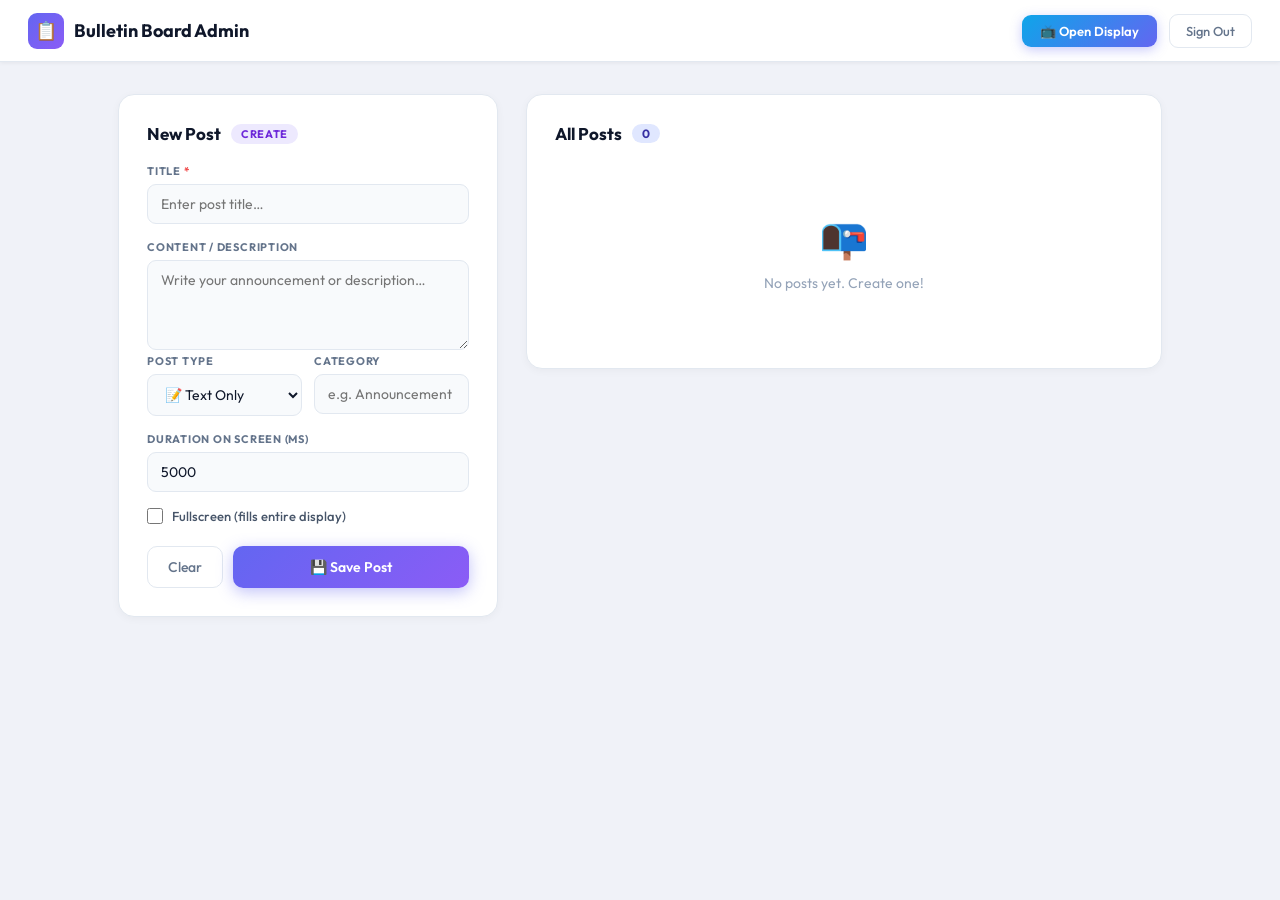
==== commit 45df234d: "Update index.html" ====
--- a/admin/index.html
+++ b/admin/index.html
@@ -3,321 +3,255 @@
 <head>
   <meta charset="UTF-8">
   <meta name="viewport" content="width=device-width, initial-scale=1.0">
-  <title>Admin Panel — Bulletin Board</title>
-  <link href="https://fonts.googleapis.com/css2?family=DM+Sans:wght@300;400;500;600;700&family=Playfair+Display:wght@600;700&display=swap" rel="stylesheet">
+  <title>Bulletin Board Admin</title>
+  <link href="https://fonts.googleapis.com/css2?family=Outfit:wght@300;400;500;600;700&display=swap" rel="stylesheet">
   <style>
-    *, *::before, *::after { box-sizing:border-box; margin:0; padding:0; }
-    :root {
-      --bg:#eef2ff; --surface:#fff; --s2:#f7f9ff;
-      --primary:#5b7fff; --pl:#dce5ff; --pd:#3a5ce4;
-      --text:#1e2a4a; --muted:#7a87a8; --border:#e2e8f8;
-      --ok:#22c55e; --ok-bg:#dcfce7;
-      --err:#ef4444; --err-bg:#fee2e2;
-      --warn:#f59e0b; --warn-bg:#fef3c7;
-      --r:12px;
-    }
-    body { font-family:'DM Sans',sans-serif; background:var(--bg); color:var(--text); min-height:100vh; }
-
-    /* ── NAVBAR ── */
-    .nav {
-      position:sticky; top:0; z-index:100;
-      background:var(--surface); border-bottom:1px solid var(--border);
-      height:62px; display:flex; align-items:center; justify-content:space-between;
-      padding:0 30px; box-shadow:0 1px 12px rgba(91,127,255,.09);
-    }
-    .nav-brand { display:flex; align-items:center; gap:11px; }
-    .nav-icon {
-      font-size:20px; background:var(--pl);
-      width:38px; height:38px; display:inline-flex;
-      align-items:center; justify-content:center; border-radius:11px;
-    }
-    .nav-title { font-family:'Playfair Display',serif; font-size:18px; color:var(--text); }
-    .nav-right { display:flex; align-items:center; gap:14px; }
-    .nav-email { font-size:12px; color:var(--muted); max-width:200px; overflow:hidden; text-overflow:ellipsis; white-space:nowrap; }
-
-    /* Bell */
-    .bell-wrap { position:relative; }
-    .bell-btn {
-      background:var(--pl); border:none; border-radius:11px;
-      width:40px; height:40px; font-size:18px; cursor:pointer;
-      display:flex; align-items:center; justify-content:center; transition:.18s;
-    }
-    .bell-btn:hover { background:#c7d4ff; }
-    .notif-badge {
-      display:none; position:absolute; top:2px; right:2px;
-      background:var(--err); color:#fff; border-radius:99px;
-      font-size:9px; font-weight:800; min-width:16px; height:16px;
-      align-items:center; justify-content:center; padding:0 4px; line-height:1;
-    }
-
-    .btn-logout {
-      padding:8px 16px; background:transparent; color:var(--muted);
-      border:1.5px solid var(--border); border-radius:9px;
-      font-family:'DM Sans',sans-serif; font-size:12px; font-weight:500;
-      cursor:pointer; transition:.18s;
-    }
-    .btn-logout:hover { border-color:var(--err); color:var(--err); }
-
-    /* ── NOTIFICATION DRAWER ── */
-    .notif-drawer {
-      position:fixed; top:62px; right:-380px; width:360px;
-      height:calc(100vh - 62px); background:var(--surface);
-      border-left:1px solid var(--border);
-      box-shadow:-8px 0 32px rgba(0,0,0,.08);
-      z-index:300; overflow-y:auto; transition:right .28s ease;
-    }
-    .notif-drawer.open { right:0; }
-    .overlay { display:none; position:fixed; inset:0; background:rgba(0,0,0,.20); z-index:200; }
-    .overlay.open { display:block; }
-    .drawer-head {
-      position:sticky; top:0; background:var(--surface);
-      padding:20px 20px 16px; border-bottom:1px solid var(--border);
-      display:flex; align-items:center; justify-content:space-between;
-    }
-    .drawer-head h3 { font-size:15px; font-weight:700; display:flex; align-items:center; gap:7px; }
-    .close-drawer {
-      background:none; border:none; font-size:17px; color:var(--muted);
-      cursor:pointer; width:30px; height:30px; border-radius:7px;
-      display:flex; align-items:center; justify-content:center; transition:.18s;
-    }
-    .close-drawer:hover { background:var(--bg); color:var(--text); }
-
-    .req-card { padding:16px 20px; border-bottom:1px solid var(--border); animation:fi .25s ease; }
-    .req-name  { font-weight:700; font-size:14px; color:var(--text); margin-bottom:2px; }
-    .req-email { font-size:12px; color:var(--muted); margin-bottom:8px; }
-    .req-reason {
-      font-size:12px; color:var(--text);
-      background:var(--s2); padding:8px 12px; border-radius:9px;
-      border-left:3px solid var(--primary); margin-bottom:12px; line-height:1.5;
-    }
-    .req-actions { display:flex; gap:8px; }
-    .btn-approve {
-      flex:1; padding:8px; background:var(--ok-bg); color:var(--ok);
-      border:1.5px solid #86efac; border-radius:8px;
-      font-family:'DM Sans',sans-serif; font-size:12px; font-weight:700;
-      cursor:pointer; transition:.18s;
-    }
-    .btn-approve:hover { background:var(--ok); color:#fff; border-color:var(--ok); }
-    .btn-reject {
-      flex:1; padding:8px; background:var(--err-bg); color:var(--err);
-      border:1.5px solid #fca5a5; border-radius:8px;
-      font-family:'DM Sans',sans-serif; font-size:12px; font-weight:700;
-      cursor:pointer; transition:.18s;
-    }
-    .btn-reject:hover { background:var(--err); color:#fff; border-color:var(--err); }
-    .empty-drawer { text-align:center; padding:48px 20px; color:var(--muted); font-size:14px; }
-
-    /* ── MAIN LAYOUT ── */
-    .layout {
-      display:grid; grid-template-columns:420px 1fr;
-      gap:24px; padding:26px 30px;
-      max-width:1240px; margin:0 auto;
-    }
-    @media(max-width:900px){ .layout{grid-template-columns:1fr;} }
-
-    /* ── FORM CARD ── */
-    .form-card {
-      background:var(--surface); border-radius:20px; padding:26px;
-      border:1px solid var(--border); box-shadow:0 2px 18px rgba(91,127,255,.08);
-      height:fit-content; position:sticky; top:78px;
-    }
+    *, *::before, *::after { box-sizing: border-box; margin: 0; padding: 0; }
+    html, body { width: 100%; min-height: 100%; font-family: 'Outfit', sans-serif; background: #f0f2f8; color: #0f172a; }
+
+    /* ── TOPBAR ── */
+    #topbar {
+      position: sticky; top: 0; z-index: 50;
+      display: flex; align-items: center;
+      padding: 0 28px; height: 62px;
+      background: #fff;
+      border-bottom: 1px solid #e2e8f0;
+      box-shadow: 0 1px 4px rgba(0,0,0,0.06);
+    }
+    .tb-brand {
+      display: flex; align-items: center; gap: 10px;
+      font-size: 18px; font-weight: 700; color: #0f172a;
+    }
+    .tb-brand-icon {
+      width: 36px; height: 36px; border-radius: 9px;
+      background: linear-gradient(135deg, #6366f1, #8b5cf6);
+      display: flex; align-items: center; justify-content: center;
+      font-size: 18px;
+    }
+    .tb-right {
+      margin-left: auto;
+      display: flex; align-items: center; gap: 12px;
+    }
+    .tb-email {
+      font-size: 13px; color: #64748b;
+    }
+
+    /* Display button in topbar */
+    .btn-display-top {
+      display: inline-flex; align-items: center; gap: 7px;
+      padding: 8px 18px; border-radius: 9px;
+      background: linear-gradient(135deg, #0ea5e9, #6366f1);
+      color: #fff; font-family: 'Outfit', sans-serif;
+      font-size: 13px; font-weight: 600;
+      border: none; cursor: pointer; text-decoration: none;
+      transition: opacity 0.18s, transform 0.18s;
+      box-shadow: 0 3px 12px rgba(99,102,241,0.35);
+    }
+    .btn-display-top:hover  { opacity: 0.88; transform: translateY(-1px); }
+    .btn-display-top:active { transform: scale(0.97); }
+
+    .btn-signout {
+      padding: 8px 16px; border-radius: 9px;
+      background: #fff; border: 1px solid #e2e8f0;
+      color: #64748b; font-family: 'Outfit', sans-serif;
+      font-size: 13px; font-weight: 500; cursor: pointer;
+      transition: background 0.18s, color 0.18s;
+    }
+    .btn-signout:hover { background: #fee2e2; color: #dc2626; border-color: #fca5a5; }
+
+    /* ── LAYOUT ── */
+    #main {
+      max-width: 1100px; margin: 0 auto;
+      padding: 32px 28px;
+      display: grid;
+      grid-template-columns: 380px 1fr;
+      gap: 28px;
+      align-items: start;
+    }
+
+    /* ── CARD ── */
+    .card {
+      background: #fff; border-radius: 16px;
+      border: 1px solid #e2e8f0;
+      padding: 28px;
+      box-shadow: 0 2px 8px rgba(0,0,0,0.04);
+    }
+
+    /* ── FORM ── */
     .card-title {
-      font-family:'Playfair Display',serif; font-size:19px;
-      margin-bottom:20px; display:flex; align-items:center; gap:9px;
-    }
-    .chip {
-      font-family:'DM Sans',sans-serif; font-size:11px; font-weight:700;
-      padding:3px 11px; border-radius:99px;
-      background:var(--pl); color:var(--primary);
-    }
-    .chip.edit { background:var(--warn-bg); color:var(--warn); }
-
-    .fg { display:grid; grid-template-columns:1fr 1fr; gap:13px; }
-    .full { grid-column:1/-1; }
-    .field label {
-      display:block; font-size:10px; font-weight:700;
-      color:var(--muted); text-transform:uppercase;
-      letter-spacing:.07em; margin-bottom:6px;
-    }
-    .field input, .field textarea, .field select {
-      width:100%; padding:10px 12px;
-      border:1.5px solid var(--border); border-radius:var(--r);
-      font-family:'DM Sans',sans-serif; font-size:13px; color:var(--text);
-      background:var(--s2); outline:none; transition:.18s; appearance:none;
-    }
-    .field textarea { min-height:82px; resize:vertical; }
-    .field input:focus, .field textarea:focus, .field select:focus {
-      border-color:var(--primary);
-      box-shadow:0 0 0 3px rgba(91,127,255,.11); background:#fff;
-    }
-
-    /* Upload */
-    .upload-zone {
-      border:2px dashed var(--border); border-radius:var(--r);
-      padding:20px 14px; text-align:center; cursor:pointer;
-      transition:.18s; background:var(--s2); position:relative; overflow:hidden;
-    }
-    .upload-zone:hover, .upload-zone.over { border-color:var(--primary); background:var(--pl); }
-    .upload-zone input[type=file] {
-      position:absolute; inset:0; opacity:0; cursor:pointer;
-      width:100%; height:100%;
-    }
-    .upload-icon { font-size:30px; margin-bottom:7px; }
-    .upload-hint { font-size:12px; color:var(--muted); line-height:1.5; }
-    .preview-img {
-      display:none; margin-top:10px;
-      width:100%; max-height:130px; object-fit:cover;
-      border-radius:9px; border:1.5px solid var(--border);
-    }
-    .prog-wrap { display:none; margin-top:9px; height:5px; background:var(--border); border-radius:99px; overflow:hidden; }
-    .prog-bar  { height:100%; background:var(--primary); border-radius:99px; width:0%; transition:width .2s; }
-    .upload-status { font-size:11px; color:var(--primary); margin-top:5px; display:none; text-align:center; }
-
-    /* Checkbox */
-    .cb-row { display:flex; align-items:center; gap:10px; cursor:pointer; user-select:none; font-size:13px; color:var(--text); }
-    .cb-row input[type=checkbox] { display:none; }
-    .cb-box {
-      width:20px; height:20px; border:2px solid var(--border); border-radius:6px;
-      background:var(--s2); display:flex; align-items:center; justify-content:center;
-      transition:.18s; flex-shrink:0;
-    }
-    .cb-row input:checked ~ .cb-box { background:var(--primary); border-color:var(--primary); }
-    .cb-row input:checked ~ .cb-box::after { content:'✓'; color:#fff; font-size:12px; font-weight:700; }
-
-    .form-btns { display:flex; gap:10px; margin-top:20px; }
+      font-size: 17px; font-weight: 700; color: #0f172a;
+      margin-bottom: 20px;
+      display: flex; align-items: center; gap: 10px;
+    }
+    .badge-create {
+      font-size: 11px; font-weight: 700; letter-spacing: 0.06em;
+      text-transform: uppercase; padding: 3px 10px; border-radius: 99px;
+      background: #ede9fe; color: #6d28d9;
+    }
+
+    label.field-label {
+      display: block; font-size: 11px; font-weight: 700;
+      letter-spacing: 0.07em; text-transform: uppercase;
+      color: #64748b; margin-bottom: 6px; margin-top: 16px;
+    }
+    label.field-label:first-of-type { margin-top: 0; }
+    label.required::after { content: ' *'; color: #ef4444; }
+
+    input[type=text], input[type=number], input[type=url],
+    textarea, select {
+      width: 100%; padding: 10px 13px;
+      border: 1px solid #e2e8f0; border-radius: 9px;
+      font-family: 'Outfit', sans-serif; font-size: 14px;
+      color: #0f172a; background: #f8fafc;
+      outline: none; transition: border-color 0.18s, background 0.18s;
+      resize: vertical;
+    }
+    input:focus, textarea:focus, select:focus {
+      border-color: #6366f1; background: #fff;
+    }
+    textarea { min-height: 90px; }
+
+    .row-2 { display: grid; grid-template-columns: 1fr 1fr; gap: 12px; }
+
+    .checkbox-row {
+      display: flex; align-items: center; gap: 9px;
+      margin-top: 16px; cursor: pointer; user-select: none;
+    }
+    .checkbox-row input[type=checkbox] {
+      width: 16px; height: 16px; cursor: pointer;
+      accent-color: #6366f1;
+    }
+    .checkbox-label { font-size: 13px; color: #475569; font-weight: 500; }
+
+    /* Image upload area */
+    #drop-zone {
+      margin-top: 10px;
+      border: 2px dashed #cbd5e1; border-radius: 11px;
+      padding: 22px; text-align: center;
+      cursor: pointer; transition: border-color 0.2s, background 0.2s;
+      background: #f8fafc;
+    }
+    #drop-zone:hover, #drop-zone.drag { border-color: #6366f1; background: #eef2ff; }
+    #drop-zone .dz-icon { font-size: 28px; margin-bottom: 6px; }
+    #drop-zone .dz-text { font-size: 13px; color: #64748b; }
+    #drop-zone .dz-sub  { font-size: 11px; color: #94a3b8; margin-top: 3px; }
+    #file-input { display: none; }
+    #preview-wrap { margin-top: 10px; display: none; }
+    #preview-img  { max-width: 100%; border-radius: 8px; max-height: 140px; object-fit: contain; }
+    #preview-name { font-size: 12px; color: #64748b; margin-top: 5px; }
+    #upload-progress {
+      margin-top: 8px; height: 5px;
+      background: #e2e8f0; border-radius: 99px; overflow: hidden; display: none;
+    }
+    #upload-bar {
+      height: 100%; background: linear-gradient(90deg, #6366f1, #8b5cf6);
+      width: 0%; transition: width 0.3s ease; border-radius: 99px;
+    }
+
+    /* Form actions */
+    .form-actions {
+      display: flex; gap: 10px; margin-top: 22px;
+    }
+    .btn-clear {
+      padding: 11px 20px; border-radius: 10px;
+      background: #fff; border: 1px solid #e2e8f0;
+      color: #64748b; font-family: 'Outfit', sans-serif;
+      font-size: 14px; font-weight: 500; cursor: pointer;
+      transition: background 0.18s;
+    }
+    .btn-clear:hover { background: #f1f5f9; }
     .btn-save {
-      flex:1; padding:12px; background:var(--primary); color:#fff; border:none;
-      border-radius:var(--r); font-family:'DM Sans',sans-serif;
-      font-size:14px; font-weight:700; cursor:pointer; transition:.18s;
-    }
-    .btn-save:hover { background:var(--pd); }
-    .btn-save:active { transform:scale(.98); }
-    .btn-save:disabled { opacity:.6; cursor:not-allowed; }
-    .btn-clear {
-      padding:12px 18px; background:transparent; color:var(--muted);
-      border:1.5px solid var(--border); border-radius:var(--r);
-      font-family:'DM Sans',sans-serif; font-size:13px; font-weight:500;
-      cursor:pointer; transition:.18s;
-    }
-    .btn-clear:hover { border-color:var(--primary); color:var(--primary); }
-
-    /* ── POSTS PANEL ── */
-    .posts-head {
-      font-family:'Playfair Display',serif; font-size:19px;
-      margin-bottom:18px; display:flex; align-items:center; gap:10px;
-    }
-    .post-cnt {
-      font-family:'DM Sans',sans-serif; font-size:11px; font-weight:700;
-      padding:3px 12px; border-radius:99px; background:var(--pl); color:var(--primary);
-    }
-    .posts-list { display:flex; flex-direction:column; gap:13px; }
-    .post-card {
-      background:var(--surface); border-radius:16px; padding:17px 19px;
-      border:1px solid var(--border); box-shadow:0 2px 12px rgba(91,127,255,.07);
-      display:flex; gap:14px; align-items:flex-start; animation:fi .28s ease; transition:.18s;
-    }
-    .post-card:hover { box-shadow:0 5px 24px rgba(91,127,255,.14); transform:translateY(-1px); }
-    .thumb {
-      width:74px; height:58px; border-radius:9px; flex-shrink:0;
-      border:1px solid var(--border); background:var(--s2);
-      display:flex; align-items:center; justify-content:center;
-      font-size:26px; overflow:hidden;
-    }
-    .thumb img { width:100%; height:100%; object-fit:cover; }
-    .post-body { flex:1; min-width:0; }
-    .post-tags { display:flex; gap:6px; margin-bottom:6px; flex-wrap:wrap; }
-    .tag {
-      font-size:10px; font-weight:700; padding:2px 10px;
-      border-radius:99px; letter-spacing:.04em;
-    }
-    .tag.text  { background:var(--pl); color:var(--primary); }
-    .tag.video { background:var(--warn-bg); color:var(--warn); }
-    .tag.image { background:#f0fdf4; color:#16a34a; }
-    .tag.cat   { background:var(--s2); color:var(--muted); }
-    .post-title { font-size:14px; font-weight:700; margin-bottom:3px; white-space:nowrap; overflow:hidden; text-overflow:ellipsis; }
-    .post-meta  { font-size:11px; color:var(--muted); }
-    .post-btns  { display:flex; gap:7px; flex-direction:column; flex-shrink:0; }
+      flex: 1; padding: 11px 20px; border-radius: 10px;
+      background: linear-gradient(135deg, #6366f1, #8b5cf6);
+      border: none; color: #fff;
+      font-family: 'Outfit', sans-serif; font-size: 14px; font-weight: 600;
+      cursor: pointer; transition: opacity 0.18s, transform 0.18s;
+      box-shadow: 0 4px 16px rgba(99,102,241,0.4);
+      display: flex; align-items: center; justify-content: center; gap: 7px;
+    }
+    .btn-save:hover  { opacity: 0.9; transform: translateY(-1px); }
+    .btn-save:active { transform: scale(0.98); }
+    .btn-save:disabled { opacity: 0.5; cursor: not-allowed; transform: none; }
+
+    /* ── POSTS LIST ── */
+    .posts-header {
+      display: flex; align-items: center; gap: 10px; margin-bottom: 20px;
+    }
+    .posts-title { font-size: 17px; font-weight: 700; color: #0f172a; }
+    .posts-count {
+      font-size: 12px; font-weight: 700; padding: 2px 10px;
+      border-radius: 99px; background: #e0e7ff; color: #3730a3;
+    }
+
+    .post-item {
+      display: flex; align-items: center; gap: 14px;
+      padding: 14px 16px; border-radius: 12px;
+      border: 1px solid #e2e8f0; background: #fafafa;
+      margin-bottom: 10px; transition: box-shadow 0.18s;
+    }
+    .post-item:hover { box-shadow: 0 3px 12px rgba(0,0,0,0.07); background: #fff; }
+
+    .post-thumb {
+      width: 64px; height: 48px; border-radius: 8px;
+      object-fit: cover; background: #e2e8f0; flex-shrink: 0;
+      display: flex; align-items: center; justify-content: center;
+      font-size: 22px; overflow: hidden;
+    }
+    .post-thumb img { width: 100%; height: 100%; object-fit: cover; }
+
+    .post-info { flex: 1; min-width: 0; }
+    .post-meta {
+      display: flex; align-items: center; gap: 7px; margin-bottom: 4px;
+    }
+    .post-type-badge {
+      font-size: 10px; font-weight: 700; padding: 2px 8px;
+      border-radius: 99px; text-transform: uppercase; letter-spacing: 0.05em;
+    }
+    .type-text  { background: #dbeafe; color: #1e40af; }
+    .type-image { background: #dcfce7; color: #166534; }
+    .type-video { background: #fce7f3; color: #9d174d; }
+
+    .post-cat  { font-size: 11px; color: #94a3b8; font-weight: 500; }
+    .post-name { font-size: 14px; font-weight: 600; color: #0f172a; white-space: nowrap; overflow: hidden; text-overflow: ellipsis; }
+    .post-dur  { font-size: 11px; color: #94a3b8; margin-top: 2px; }
+
+    .post-actions { display: flex; gap: 7px; flex-shrink: 0; }
     .btn-edit {
-      padding:7px 14px; background:var(--pl); color:var(--primary); border:none;
-      border-radius:8px; font-family:'DM Sans',sans-serif; font-size:11px; font-weight:700; cursor:pointer; transition:.18s;
-    }
-    .btn-edit:hover { background:var(--primary); color:#fff; }
-    .btn-del {
-      padding:7px 14px; background:var(--err-bg); color:var(--err); border:none;
-      border-radius:8px; font-family:'DM Sans',sans-serif; font-size:11px; font-weight:700; cursor:pointer; transition:.18s;
-    }
-    .btn-del:hover { background:var(--err); color:#fff; }
-    .no-posts { text-align:center; padding:52px 20px; color:var(--muted); font-size:14px; }
-
-    /* ── AUTH SPLASH ── */
-    #auth-check {
-      position:fixed; inset:0; background:var(--bg);
-      display:flex; align-items:center; justify-content:center;
-      flex-direction:column; gap:14px; z-index:999;
-    }
-    .spinner { width:36px; height:36px; border:3px solid var(--border); border-top-color:var(--primary); border-radius:50%; animation:spin .7s linear infinite; }
-    @keyframes spin { to{transform:rotate(360deg)} }
-
-    @keyframes fi { from{opacity:0;transform:translateY(10px)} to{opacity:1;transform:translateY(0)} }
+      padding: 6px 14px; border-radius: 7px; font-size: 12px; font-weight: 600;
+      border: 1px solid #c7d2fe; background: #eef2ff; color: #4f46e5;
+      cursor: pointer; transition: background 0.18s;
+    }
+    .btn-edit:hover { background: #e0e7ff; }
+    .btn-delete {
+      padding: 6px 14px; border-radius: 7px; font-size: 12px; font-weight: 600;
+      border: 1px solid #fecaca; background: #fff1f2; color: #dc2626;
+      cursor: pointer; transition: background 0.18s;
+    }
+    .btn-delete:hover { background: #fee2e2; }
+
+    .empty-state {
+      text-align: center; padding: 48px 24px; color: #94a3b8;
+    }
+    .empty-state .es-icon { font-size: 40px; margin-bottom: 12px; }
+    .empty-state .es-text { font-size: 14px; }
+
+    /* Toast */
+    #toast {
+      position: fixed; bottom: 28px; left: 50%; transform: translateX(-50%) translateY(80px);
+      background: #0f172a; color: #fff; padding: 12px 24px; border-radius: 99px;
+      font-size: 13px; font-weight: 500; z-index: 999;
+      transition: transform 0.3s ease, opacity 0.3s ease;
+      opacity: 0; pointer-events: none;
+      display: flex; align-items: center; gap: 8px;
+    }
+    #toast.show { transform: translateX(-50%) translateY(0); opacity: 1; }
+    #toast.success { background: #166534; }
+    #toast.error   { background: #991b1b; }
   </style>
 </head>
 <body>
 
-<!-- AUTH CHECK SPLASH -->
-<div id="auth-check">
-  <div class="spinner"></div>
-  <div style="font-size:14px;color:var(--muted)">Verifying access...</div>
-</div>
-
-<!-- PAGE (hidden until auth confirmed) -->
-<div id="page" style="display:none">
-
-<!-- NAVBAR -->
-<nav class="nav">
-  <div class="nav-brand">
-    <span class="nav-icon">📋</span>
-    <span class="nav-title">Bulletin Board Admin</span>
-  </div>
-  <div class="nav-right">
-    <span class="nav-email" id="nav-email">—</span>
-    <div class="bell-wrap">
-      <button class="bell-btn" onclick="toggleDrawer()" title="Access Requests">🔔</button>
-      <span class="notif-badge" id="notif-badge"></span>
-    </div>
-    <button class="btn-logout" onclick="doLogout()">Sign Out</button>
-  </div>
-</nav>
-
-<!-- NOTIFICATION DRAWER -->
-<div class="notif-drawer" id="notif-drawer">
-  <div class="drawer-head">
-    <h3>🔔 Access Requests</h3>
-    <button class="close-drawer" onclick="toggleDrawer()">✕</button>
-  </div>
-  <div id="req-list"><p class="empty-drawer">No pending requests.</p></div>
-</div>
-<div class="overlay" id="overlay" onclick="toggleDrawer()"></div>
-
-<!-- LAYOUT -->
-<div class="layout">
-
-  <!-- FORM -->
-  <section class="form-card">
-    <div class="card-title">
-      <span id="form-title">New Post</span>
-      <span class="chip" id="form-chip">Create</span>
-    </div>
-
-    <div class="fg">
-      <div class="field full">
-        <label>Title *</label>
-        <input id="f-title" placeholder="Enter post title...">
-      </div>
-      <div class="field full">
-        <label>Content / Description</label>
-        <textarea id="f-content" placeholder="Write your announcement or description..."></textarea>
-      </div>
-     <!-- TOP BAR -->
+<!-- TOP BAR -->
 <div id="topbar">
   <div class="tb-brand">
     <div class="tb-brand-icon">📋</div>
@@ -332,392 +266,331 @@
     <button class="btn-signout" id="signout-btn">Sign Out</button>
   </div>
 </div>
-      <div class="field">
-        <label>Post Type</label>
+
+<!-- MAIN CONTENT -->
+<div id="main">
+
+  <!-- LEFT: New Post Form -->
+  <div class="card">
+    <div class="card-title">
+      New Post <span class="badge-create" id="form-mode-badge">Create</span>
+    </div>
+
+    <label class="field-label required">Title</label>
+    <input type="text" id="f-title" placeholder="Enter post title…">
+
+    <label class="field-label">Content / Description</label>
+    <textarea id="f-content" placeholder="Write your announcement or description…"></textarea>
+
+    <div class="row-2">
+      <div>
+        <label class="field-label">Post Type</label>
         <select id="f-type" onchange="onTypeChange()">
           <option value="text">📝 Text Only</option>
-          <option value="image">🖼️ Image</option>
-          <option value="video">🎥 Video URL</option>
+          <option value="image">🖼 Image</option>
+          <option value="video">🎬 Video</option>
         </select>
       </div>
-      <div class="field">
-        <label>Category</label>
-        <input id="f-cat" placeholder="e.g. Announcement">
-      </div>
-      <div class="field">
-        <label>Duration on screen (ms)</label>
-        <input id="f-dur" type="number" placeholder="5000" min="1000" step="500">
-      </div>
-
-      <!-- IMAGE UPLOAD -->
-      <div class="field full" id="grp-image" style="display:none">
-        <label>Upload Image</label>
-        <div class="upload-zone" id="upload-zone">
-          <input type="file" id="img-input" accept="image/*" onchange="onFileSelect(event)">
-          <div id="upload-placeholder">
-            <div class="upload-icon">🖼️</div>
-            <div class="upload-hint">Click or drag & drop<br><small>JPG, PNG, GIF, WebP — max 10 MB</small></div>
-          </div>
-          <img class="preview-img" id="preview-img" alt="preview">
-        </div>
-        <div class="prog-wrap" id="prog-wrap"><div class="prog-bar" id="prog-bar"></div></div>
-        <div class="upload-status" id="upload-status">⏳ Uploading...</div>
-        <input type="hidden" id="f-imageUrl">
-      </div>
-
-      <!-- VIDEO URL -->
-      <div class="field full" id="grp-video" style="display:none">
-        <label>Video URL (.mp4)</label>
-        <input id="f-videoUrl" placeholder="https://example.com/video.mp4">
-      </div>
-
-      <!-- FULLSCREEN CHECKBOX -->
-      <div class="field full">
-        <label class="cb-row">
-          <input type="checkbox" id="f-fullscreen">
-          <span class="cb-box"></span>
-          Fullscreen (fills entire display)
-        </label>
-      </div>
-    </div>
-
-    <div class="form-btns">
+      <div>
+        <label class="field-label">Category</label>
+        <input type="text" id="f-cat" placeholder="e.g. Announcement">
+      </div>
+    </div>
+
+    <label class="field-label">Duration on Screen (ms)</label>
+    <input type="number" id="f-dur" value="5000" min="500" step="500">
+
+    <!-- Image upload (shown for image type) -->
+    <div id="img-section" style="display:none;">
+      <label class="field-label">Image</label>
+      <div id="drop-zone" onclick="document.getElementById('file-input').click()"
+           ondragover="event.preventDefault();this.classList.add('drag')"
+           ondragleave="this.classList.remove('drag')"
+           ondrop="handleDrop(event)">
+        <div class="dz-icon">🖼</div>
+        <div class="dz-text">Click to upload or drag & drop</div>
+        <div class="dz-sub">PNG, JPG, GIF up to 10MB</div>
+      </div>
+      <input type="file" id="file-input" accept="image/*" onchange="handleFile(this.files[0])">
+      <div id="upload-progress"><div id="upload-bar"></div></div>
+      <div id="preview-wrap">
+        <img id="preview-img" src="" alt="Preview">
+        <div id="preview-name"></div>
+      </div>
+      <label class="field-label" style="margin-top:14px;">Or paste image URL</label>
+      <input type="url" id="f-imgurl" placeholder="https://…">
+    </div>
+
+    <!-- Video URL (shown for video type) -->
+    <div id="vid-section" style="display:none;">
+      <label class="field-label">Video URL (MP4)</label>
+      <input type="url" id="f-vidurl" placeholder="https://…/video.mp4">
+    </div>
+
+    <label class="checkbox-row">
+      <input type="checkbox" id="f-fs">
+      <span class="checkbox-label">Fullscreen (fills entire display)</span>
+    </label>
+
+    <div class="form-actions">
       <button class="btn-clear" onclick="clearForm()">Clear</button>
-      <button class="btn-save" id="btn-save" onclick="savePost()">
-        <span id="save-label">💾 Save Post</span>
+      <button class="btn-save" id="save-btn" onclick="savePost()">
+        💾 Save Post
       </button>
     </div>
-  </section>
-
-  <!-- POSTS -->
-  <section>
-    <div class="posts-head">
-      All Posts <span class="post-cnt" id="post-cnt">0</span>
-    </div>
-    <div class="posts-list" id="posts-list">
-      <div class="no-posts">No posts yet — create one! 👈</div>
-    </div>
-  </section>
-
-</div><!-- /layout -->
-</div><!-- /page -->
+  </div>
+
+  <!-- RIGHT: All Posts -->
+  <div class="card">
+    <div class="posts-header">
+      <span class="posts-title">All Posts</span>
+      <span class="posts-count" id="posts-count">0</span>
+    </div>
+    <div id="posts-list">
+      <div class="empty-state">
+        <div class="es-icon">📭</div>
+        <div class="es-text">No posts yet. Create one!</div>
+      </div>
+    </div>
+  </div>
+
+</div>
+
+<div id="toast"></div>
 
 <script type="module">
-import { initializeApp }  from "https://www.gstatic.com/firebasejs/10.12.0/firebase-app.js";
+import { initializeApp }         from "https://www.gstatic.com/firebasejs/10.12.0/firebase-app.js";
 import { getAuth, onAuthStateChanged, signOut }
-  from "https://www.gstatic.com/firebasejs/10.12.0/firebase-auth.js";
-import { getDatabase, ref, push, onValue, remove, update, get }
-  from "https://www.gstatic.com/firebasejs/10.12.0/firebase-database.js";
-// ── CLOUDINARY CONFIG (free — no credit card needed) ─────────────────────────
-// 1. Sign up free at https://cloudinary.com
-// 2. Dashboard → Settings → Upload → Add upload preset → set "Signing Mode" to UNSIGNED
-// 3. Paste your Cloud Name and Preset Name below
-const CLOUDINARY_CLOUD  = "dmzmkkhao";   // e.g. "abc123xyz"
-const CLOUDINARY_PRESET = "lckingcg"; // e.g. "bulletin_board_unsigned"
-// ─────────────────────────────────────────────────────────────────────────────
-
-// ── YOUR FIREBASE CONFIG ──────────────────────────────────────────────────────
+                                  from "https://www.gstatic.com/firebasejs/10.12.0/firebase-auth.js";
+import { getDatabase, ref, push, set, remove, onValue, update }
+                                  from "https://www.gstatic.com/firebasejs/10.12.0/firebase-database.js";
+import { getStorage, ref as sref, uploadBytesResumable, getDownloadURL }
+                                  from "https://www.gstatic.com/firebasejs/10.12.0/firebase-storage.js";
+
 const firebaseConfig = {
   apiKey:            "AIzaSyBOm8OKOhHd_PCf8FeRkkscffne81MAaFc",
   authDomain:        "digitalbulletinboard-54f06.firebaseapp.com",
   databaseURL:       "https://digitalbulletinboard-54f06-default-rtdb.asia-southeast1.firebasedatabase.app",
   projectId:         "digitalbulletinboard-54f06",
+  storageBucket:     "digitalbulletinboard-54f06.firebasestorage.app",
   messagingSenderId: "987342604782",
   appId:             "1:987342604782:web:90f8a7e895e8f8a2b026ff"
 };
-const app  = initializeApp(firebaseConfig);
-const auth = getAuth(app);
-const db   = getDatabase(app);
-// ─────────────────────────────────────────────────────────────────────────────
-
-const postsRef = ref(db, 'posts');
-let editingId  = null;
-let uploadedUrl = '';
-let uploading   = false;
-
-// ── AUTH GUARD ────────────────────────────────────────────────────────────────
-onAuthStateChanged(auth, async user => {
-  if (!user) { window.location.replace('login.html'); return; }
-  const snap = await get(ref(db, 'users/'+user.uid));
-  if (!snap.exists() || snap.val().status !== 'approved') {
-    await signOut(auth); window.location.replace('login.html'); return;
+
+const fbApp   = initializeApp(firebaseConfig);
+const auth    = getAuth(fbApp);
+const db      = getDatabase(fbApp);
+const storage = getStorage(fbApp);
+
+// ── Auth guard ──
+onAuthStateChanged(auth, user => {
+  if (!user) { window.location.href = '/digitalbulletiinboard/index.html'; return; }
+  document.getElementById('user-email').textContent = user.email;
+});
+
+document.getElementById('signout-btn').onclick = async () => {
+  await signOut(auth);
+  window.location.href = '/digitalbulletiinboard/index.html';
+};
+
+// ── Posts listener ──
+let allPosts = {};
+onValue(ref(db,'posts'), snap => {
+  allPosts = snap.exists() ? snap.val() : {};
+  renderPosts();
+});
+
+function renderPosts() {
+  const list = document.getElementById('posts-list');
+  const keys = Object.keys(allPosts);
+  document.getElementById('posts-count').textContent = keys.length;
+
+  if (!keys.length) {
+    list.innerHTML = `<div class="empty-state"><div class="es-icon">📭</div><div class="es-text">No posts yet. Create one!</div></div>`;
+    return;
   }
-  document.getElementById('auth-check').style.display = 'none';
-  document.getElementById('page').style.display = 'block';
-  document.getElementById('nav-email').textContent = user.email;
-  listenNotifications();
-  listenPosts();
-});
-
-window.doLogout = async () => { await signOut(auth); window.location.replace('login.html'); };
-
-// ── NOTIFICATION DRAWER ───────────────────────────────────────────────────────
-function listenNotifications() {
-  onValue(ref(db,'notifications'), snap => {
-    const list  = document.getElementById('req-list');
-    const badge = document.getElementById('notif-badge');
-    list.innerHTML = '';
-    let count = 0;
-    if (snap.exists()) {
-      snap.forEach(child => {
-        const n = child.val(); const uid = child.key;
-        if (n.notifStatus !== 'unread') return;
-        count++;
-        const card = document.createElement('div');
-        card.className = 'req-card';
-        card.innerHTML = `
-          <div class="req-name">👤 ${esc(n.name)}</div>
-          <div class="req-email">${esc(n.email)}</div>
-          <div class="req-reason">"${esc(n.reason)}"</div>
-          <div class="req-actions">
-            <button class="btn-approve" onclick="approveUser('${uid}')">✅ Approve</button>
-            <button class="btn-reject"  onclick="rejectUser('${uid}')">❌ Reject</button>
-          </div>`;
-        list.appendChild(card);
-      });
-    }
-    if (count === 0) { list.innerHTML='<p class="empty-drawer">No pending requests.</p>'; badge.style.display='none'; }
-    else { badge.textContent=count; badge.style.display='flex'; }
-  });
+
+  list.innerHTML = keys.map(k => {
+    const p = allPosts[k];
+    const typeClass = { text:'type-text', image:'type-image', video:'type-video' }[p.type] || 'type-text';
+    const thumb = p.type === 'image' && (p.imageUrl || p.url)
+      ? `<img src="${esc(p.imageUrl||p.url)}" onerror="this.style.display='none'">`
+      : (p.type === 'video' ? '🎬' : '📝');
+
+    return `<div class="post-item">
+      <div class="post-thumb">${typeof thumb === 'string' && thumb.startsWith('<') ? thumb : `<span>${thumb}</span>`}</div>
+      <div class="post-info">
+        <div class="post-meta">
+          <span class="post-type-badge ${typeClass}">${p.type || 'text'}</span>
+          ${p.category ? `<span class="post-cat">${esc(p.category)}</span>` : ''}
+        </div>
+        <div class="post-name">${esc(p.title || '(no title)')}</div>
+        <div class="post-dur">${p.duration||5000}ms · ${p.fullscreen ? 'Fullscreen' : 'Windowed'}</div>
+      </div>
+      <div class="post-actions">
+        <button class="btn-edit" onclick="editPost('${k}')">✏ Edit</button>
+        <button class="btn-delete" onclick="deletePost('${k}')">🗑 Delete</button>
+      </div>
+    </div>`;
+  }).join('');
 }
 
-window.approveUser = async uid => {
-  await update(ref(db,'users/'+uid),         { status:'approved' });
-  await update(ref(db,'notifications/'+uid), { notifStatus:'read' });
-};
-window.rejectUser = async uid => {
-  await update(ref(db,'users/'+uid),         { status:'rejected' });
-  await update(ref(db,'notifications/'+uid), { notifStatus:'read' });
-};
-window.toggleDrawer = () => {
-  document.getElementById('notif-drawer').classList.toggle('open');
-  document.getElementById('overlay').classList.toggle('open');
-};
-
-// ── TYPE TOGGLE ───────────────────────────────────────────────────────────────
-window.onTypeChange = () => {
+function esc(s) {
+  const d = document.createElement('div');
+  d.textContent = String(s||'');
+  return d.innerHTML;
+}
+
+// ── Form helpers ──
+window.onTypeChange = function() {
   const t = document.getElementById('f-type').value;
-  document.getElementById('grp-image').style.display = t==='image' ? 'block' : 'none';
-  document.getElementById('grp-video').style.display = t==='video' ? 'block' : 'none';
-};
-
-// ── IMAGE UPLOAD ──────────────────────────────────────────────────────────────
-window.onFileSelect = e => {
-  const file = e.target.files[0];
+  document.getElementById('img-section').style.display = t === 'image' ? 'block' : 'none';
+  document.getElementById('vid-section').style.display = t === 'video' ? 'block' : 'none';
+};
+
+window.clearForm = function() {
+  editKey = null;
+  document.getElementById('form-mode-badge').textContent = 'Create';
+  document.getElementById('f-title').value = '';
+  document.getElementById('f-content').value = '';
+  document.getElementById('f-type').value = 'text';
+  document.getElementById('f-cat').value = '';
+  document.getElementById('f-dur').value = '5000';
+  document.getElementById('f-fs').checked = false;
+  document.getElementById('f-imgurl').value = '';
+  document.getElementById('f-vidurl').value = '';
+  document.getElementById('preview-wrap').style.display = 'none';
+  document.getElementById('upload-progress').style.display = 'none';
+  onTypeChange();
+};
+
+let editKey = null;
+window.editPost = function(k) {
+  const p = allPosts[k];
+  if (!p) return;
+  editKey = k;
+  document.getElementById('form-mode-badge').textContent = 'Edit';
+  document.getElementById('f-title').value   = p.title || '';
+  document.getElementById('f-content').value = p.content || '';
+  document.getElementById('f-type').value    = p.type || 'text';
+  document.getElementById('f-cat').value     = p.category || '';
+  document.getElementById('f-dur').value     = p.duration || 5000;
+  document.getElementById('f-fs').checked    = !!p.fullscreen;
+  document.getElementById('f-imgurl').value  = p.imageUrl || p.url || '';
+  document.getElementById('f-vidurl').value  = p.url || '';
+  onTypeChange();
+  if ((p.imageUrl || p.url) && p.type === 'image') {
+    document.getElementById('preview-img').src = p.imageUrl || p.url;
+    document.getElementById('preview-wrap').style.display = 'block';
+  }
+  window.scrollTo({ top: 0, behavior: 'smooth' });
+};
+
+window.deletePost = async function(k) {
+  if (!confirm('Delete this post?')) return;
+  await remove(ref(db, 'posts/' + k));
+  showToast('Post deleted', 'success');
+};
+
+// ── File upload ──
+let uploadPending = false; // true while Firebase Storage upload is in progress
+
+window.handleFile = function(file) {
   if (!file) return;
-  if (file.size > 10*1024*1024) { alert('File too large. Max 10 MB.'); return; }
-
-  // Instant preview
+  uploadPending = true;
+  document.getElementById('preview-name').textContent = file.name;
   const reader = new FileReader();
-  reader.onload = ev => {
-    const img = document.getElementById('preview-img');
-    img.src = ev.target.result; img.style.display='block';
-    document.getElementById('upload-placeholder').style.display='none';
+  reader.onload = e => {
+    document.getElementById('preview-img').src = e.target.result;
+    document.getElementById('preview-wrap').style.display = 'block';
   };
   reader.readAsDataURL(file);
 
-  // ── Upload to Cloudinary (FREE — 25 GB storage, no credit card) ─────────────
-  if (CLOUDINARY_CLOUD === 'YOUR_CLOUD_NAME') {
-    alert('Please set your Cloudinary Cloud Name and Upload Preset in admin.html.\nSee README for instructions.');
-    uploading = false; return;
+  const prog = document.getElementById('upload-progress');
+  const bar  = document.getElementById('upload-bar');
+  prog.style.display = 'block'; bar.style.width = '0%';
+
+  const storageRef = sref(storage, `images/${Date.now()}_${file.name}`);
+  const task = uploadBytesResumable(storageRef, file);
+  task.on('state_changed',
+    snap => { bar.style.width = (snap.bytesTransferred / snap.totalBytes * 100) + '%'; },
+    err  => {
+      uploadPending = false;
+      showToast('Upload failed: ' + err.message, 'error');
+      prog.style.display = 'none';
+    },
+    async () => {
+      const url = await getDownloadURL(task.snapshot.ref);
+      // Write URL to field WITHOUT triggering onUrlInput clearing it
+      document.getElementById('f-imgurl').value = url;
+      uploadPending = false;
+      prog.style.display = 'none';
+      showToast('✅ Image uploaded! You can now save.', 'success');
+    }
+  );
+};
+
+window.handleDrop = function(e) {
+  e.preventDefault();
+  document.getElementById('drop-zone').classList.remove('drag');
+  const file = e.dataTransfer.files[0];
+  if (file && file.type.startsWith('image/')) handleFile(file);
+};
+
+// ── Save ──
+window.savePost = async function() {
+  const title = document.getElementById('f-title').value.trim();
+  if (!title) { showToast('Title is required', 'error'); return; }
+
+  const type   = document.getElementById('f-type').value;
+  const imgUrl = document.getElementById('f-imgurl').value.trim();
+  const vidUrl = document.getElementById('f-vidurl').value.trim();
+
+  // Guard: upload still in progress
+  if (type === 'image' && uploadPending) {
+    showToast('⏳ Image still uploading, please wait…', 'error'); return;
   }
-  const progWrap = document.getElementById('prog-wrap');
-  const bar      = document.getElementById('prog-bar');
-  const status   = document.getElementById('upload-status');
-  progWrap.style.display = 'block';
-  status.style.display   = 'block';
-  status.textContent     = '⏳ Uploading...';
-  uploadedUrl = ''; uploading = true;
-
-  const formData = new FormData();
-  formData.append('file', file);
-  formData.append('upload_preset', CLOUDINARY_PRESET);
-  formData.append('folder', 'bulletin-board');
-
-  const xhr = new XMLHttpRequest();
-  xhr.open('POST', `https://api.cloudinary.com/v1_1/${CLOUDINARY_CLOUD}/image/upload`);
-
-  xhr.upload.onprogress = e => {
-    if (e.lengthComputable) bar.style.width = Math.round(e.loaded/e.total*100)+'%';
+  if (type === 'image' && !imgUrl) { showToast('Please upload or paste an image URL', 'error'); return; }
+  if (type === 'video' && !vidUrl) { showToast('Please enter a video URL', 'error'); return; }
+
+  const btn = document.getElementById('save-btn');
+  btn.disabled = true; btn.textContent = 'Saving…';
+
+  const data = {
+    title,
+    content:    document.getElementById('f-content').value.trim(),
+    type,
+    category:   document.getElementById('f-cat').value.trim(),
+    duration:   Number(document.getElementById('f-dur').value) || 5000,
+    fullscreen: document.getElementById('f-fs').checked,
   };
-  xhr.onload = () => {
-    if (xhr.status === 200) {
-      const res = JSON.parse(xhr.responseText);
-      uploadedUrl = res.secure_url;
-      document.getElementById('f-imageUrl').value = uploadedUrl;
-      progWrap.style.display = 'none';
-      status.textContent = '✅ Image uploaded!';
-      uploading = false;
+  if (type === 'image') data.imageUrl = imgUrl;
+  if (type === 'video') data.url = vidUrl;
+
+  try {
+    if (editKey) {
+      await update(ref(db, 'posts/' + editKey), data);
+      showToast('Post updated!', 'success');
     } else {
-      console.error('Cloudinary error:', xhr.responseText);
-      status.textContent = '❌ Upload failed. Check your Cloud Name & Preset.';
-      uploading = false;
-    }
-  };
-  xhr.onerror = () => { status.textContent='❌ Network error. Try again.'; uploading=false; };
-  xhr.send(formData);
-};
-
-// Drag-and-drop
-const zone = document.getElementById('upload-zone');
-if (zone) {
-  zone.addEventListener('dragover',  e => { e.preventDefault(); zone.classList.add('over'); });
-  zone.addEventListener('dragleave', ()=> zone.classList.remove('over'));
-  zone.addEventListener('drop', e => {
-    e.preventDefault(); zone.classList.remove('over');
-    const file = e.dataTransfer.files[0];
-    if (file) { document.getElementById('img-input').files=e.dataTransfer.files; onFileSelect({target:{files:[file]}}); }
-  });
-}
-
-// ── SAVE / UPDATE ─────────────────────────────────────────────────────────────
-window.savePost = async () => {
-  if (uploading) { alert('Image is still uploading. Please wait.'); return; }
-  const title    = document.getElementById('f-title').value.trim();
-  const content  = document.getElementById('f-content').value.trim();
-  const type     = document.getElementById('f-type').value;
-  const cat      = document.getElementById('f-cat').value.trim();
-  const dur      = Number(document.getElementById('f-dur').value) || 5000;
-  const full     = document.getElementById('f-fullscreen').checked;
-  const videoUrl = document.getElementById('f-videoUrl').value.trim();
-  const imageUrl = document.getElementById('f-imageUrl').value.trim() || uploadedUrl;
-
-  if (!title) { alert('Please enter a title.'); document.getElementById('f-title').focus(); return; }
-  if (type==='image' && !imageUrl) { alert('Please upload an image first.'); return; }
-  if (type==='video' && !videoUrl) { alert('Please enter a video URL.'); return; }
-
-  const btn = document.getElementById('btn-save');
-  btn.disabled=true;
-  document.getElementById('save-label').textContent = editingId ? '⏳ Updating...' : '⏳ Saving...';
-
-  const data = {
-    title, content, type,
-    category: cat,
-    duration: dur,
-    fullscreen: full,
-    url:      type==='video' ? videoUrl : (type==='image' ? imageUrl : ''),
-    imageUrl: type==='image' ? imageUrl : '',
-    updatedAt: Date.now()
-  };
-
-  try {
-    if (editingId) {
-      await update(ref(db,'posts/'+editingId), data);
-    } else {
-      data.createdAt = Date.now();
-      await push(postsRef, data);
+      await push(ref(db, 'posts'), data);
+      showToast('Post saved!', 'success');
     }
     clearForm();
   } catch(e) {
-    alert('Error saving post: '+e.message);
+    showToast('Error: ' + e.message, 'error');
   }
-  btn.disabled=false;
-};
-
-// ── LISTEN POSTS ──────────────────────────────────────────────────────────────
-function listenPosts() {
-  onValue(postsRef, snap => {
-    const list = document.getElementById('posts-list');
-    list.innerHTML = '';
-    let cnt = 0;
-    if (!snap.exists()) {
-      list.innerHTML='<div class="no-posts">No posts yet — create one! 👈</div>';
-      document.getElementById('post-cnt').textContent=0; return;
-    }
-    snap.forEach(child => {
-      const d=child.val(); const key=child.key; cnt++;
-      const typeTag = d.type==='image'?'🖼️ Image': d.type==='video'?'🎥 Video':'📝 Text';
-      const thumbHtml = (d.type==='image'&&d.imageUrl)
-        ? `<div class="thumb"><img src="${esc(d.imageUrl)}" alt=""></div>`
-        : `<div class="thumb">${d.type==='video'?'🎥':d.type==='image'?'🖼️':'📝'}</div>`;
-      const card = document.createElement('div');
-      card.className='post-card';
-      // Safely encode data for onclick
-      const dataStr = encodeURIComponent(JSON.stringify(d));
-      const keyStr  = encodeURIComponent(key);
-      card.innerHTML=`
-        ${thumbHtml}
-        <div class="post-body">
-          <div class="post-tags">
-            <span class="tag ${d.type}">${typeTag}</span>
-            ${d.category?`<span class="tag cat">${esc(d.category)}</span>`:''}
-          </div>
-          <div class="post-title">${esc(d.title)}</div>
-          <div class="post-meta">${d.duration||5000}ms · ${d.fullscreen?'Fullscreen':'Windowed'}</div>
-        </div>
-        <div class="post-btns">
-          <button class="btn-edit" data-key="${keyStr}" data-d="${dataStr}">✏️ Edit</button>
-          <button class="btn-del"  data-key="${keyStr}">🗑️ Delete</button>
-        </div>`;
-      list.appendChild(card);
-    });
-    document.getElementById('post-cnt').textContent=cnt;
-    // Attach events safely
-    list.querySelectorAll('.btn-edit').forEach(btn=>{
-      btn.onclick=()=>startEdit(decodeURIComponent(btn.dataset.key), JSON.parse(decodeURIComponent(btn.dataset.d)));
-    });
-    list.querySelectorAll('.btn-del').forEach(btn=>{
-      btn.onclick=()=>delPost(decodeURIComponent(btn.dataset.key));
-    });
-  });
+
+  btn.disabled = false;
+  btn.innerHTML = '💾 Save Post';
+};
+
+// ── Toast ──
+function showToast(msg, type='') {
+  const t = document.getElementById('toast');
+  t.textContent = msg;
+  t.className = 'show ' + type;
+  setTimeout(() => { t.className = ''; }, 3000);
 }
-
-// ── EDIT ──────────────────────────────────────────────────────────────────────
-function startEdit(key, d) {
-  editingId = key;
-  document.getElementById('f-title').value    = d.title    || '';
-  document.getElementById('f-content').value  = d.content  || '';
-  document.getElementById('f-type').value     = d.type     || 'text';
-  document.getElementById('f-cat').value      = d.category || '';
-  document.getElementById('f-dur').value      = d.duration || 5000;
-  document.getElementById('f-fullscreen').checked = !!d.fullscreen;
-  document.getElementById('f-videoUrl').value = d.url      || '';
-  document.getElementById('f-imageUrl').value = d.imageUrl || '';
-  uploadedUrl = d.imageUrl || '';
-
-  if (d.type==='image' && d.imageUrl) {
-    const img = document.getElementById('preview-img');
-    img.src=d.imageUrl; img.style.display='block';
-    document.getElementById('upload-placeholder').style.display='none';
-    document.getElementById('upload-status').style.display='none';
-  }
-  onTypeChange();
-  document.getElementById('form-title').textContent = 'Edit Post';
-  document.getElementById('form-chip').textContent  = 'Editing';
-  document.getElementById('form-chip').className    = 'chip edit';
-  document.getElementById('save-label').textContent = '✅ Update Post';
-  window.scrollTo({top:0, behavior:'smooth'});
-}
-
-// ── DELETE ────────────────────────────────────────────────────────────────────
-function delPost(key) {
-  if (confirm('Delete this post?')) remove(ref(db,'posts/'+key));
-}
-
-// ── CLEAR ─────────────────────────────────────────────────────────────────────
-window.clearForm = () => {
-  ['f-title','f-content','f-cat','f-dur','f-videoUrl','f-imageUrl'].forEach(id=>{
-    const el=document.getElementById(id); if(el) el.value='';
-  });
-  document.getElementById('f-type').value='text';
-  document.getElementById('f-fullscreen').checked=false;
-  document.getElementById('grp-image').style.display='none';
-  document.getElementById('grp-video').style.display='none';
-  const img=document.getElementById('preview-img');
-  img.src=''; img.style.display='none';
-  document.getElementById('upload-placeholder').style.display='block';
-  document.getElementById('prog-wrap').style.display='none';
-  document.getElementById('upload-status').style.display='none';
-  uploadedUrl=''; uploading=false; editingId=null;
-  document.getElementById('form-title').textContent='New Post';
-  document.getElementById('form-chip').textContent='Create';
-  document.getElementById('form-chip').className='chip';
-  document.getElementById('save-label').textContent='💾 Save Post';
-  document.getElementById('btn-save').disabled=false;
-};
-
-// XSS-safe escape
-function esc(s){ const d=document.createElement('div'); d.textContent=String(s||''); return d.innerHTML; }
 </script>
 </body>
 </html>
